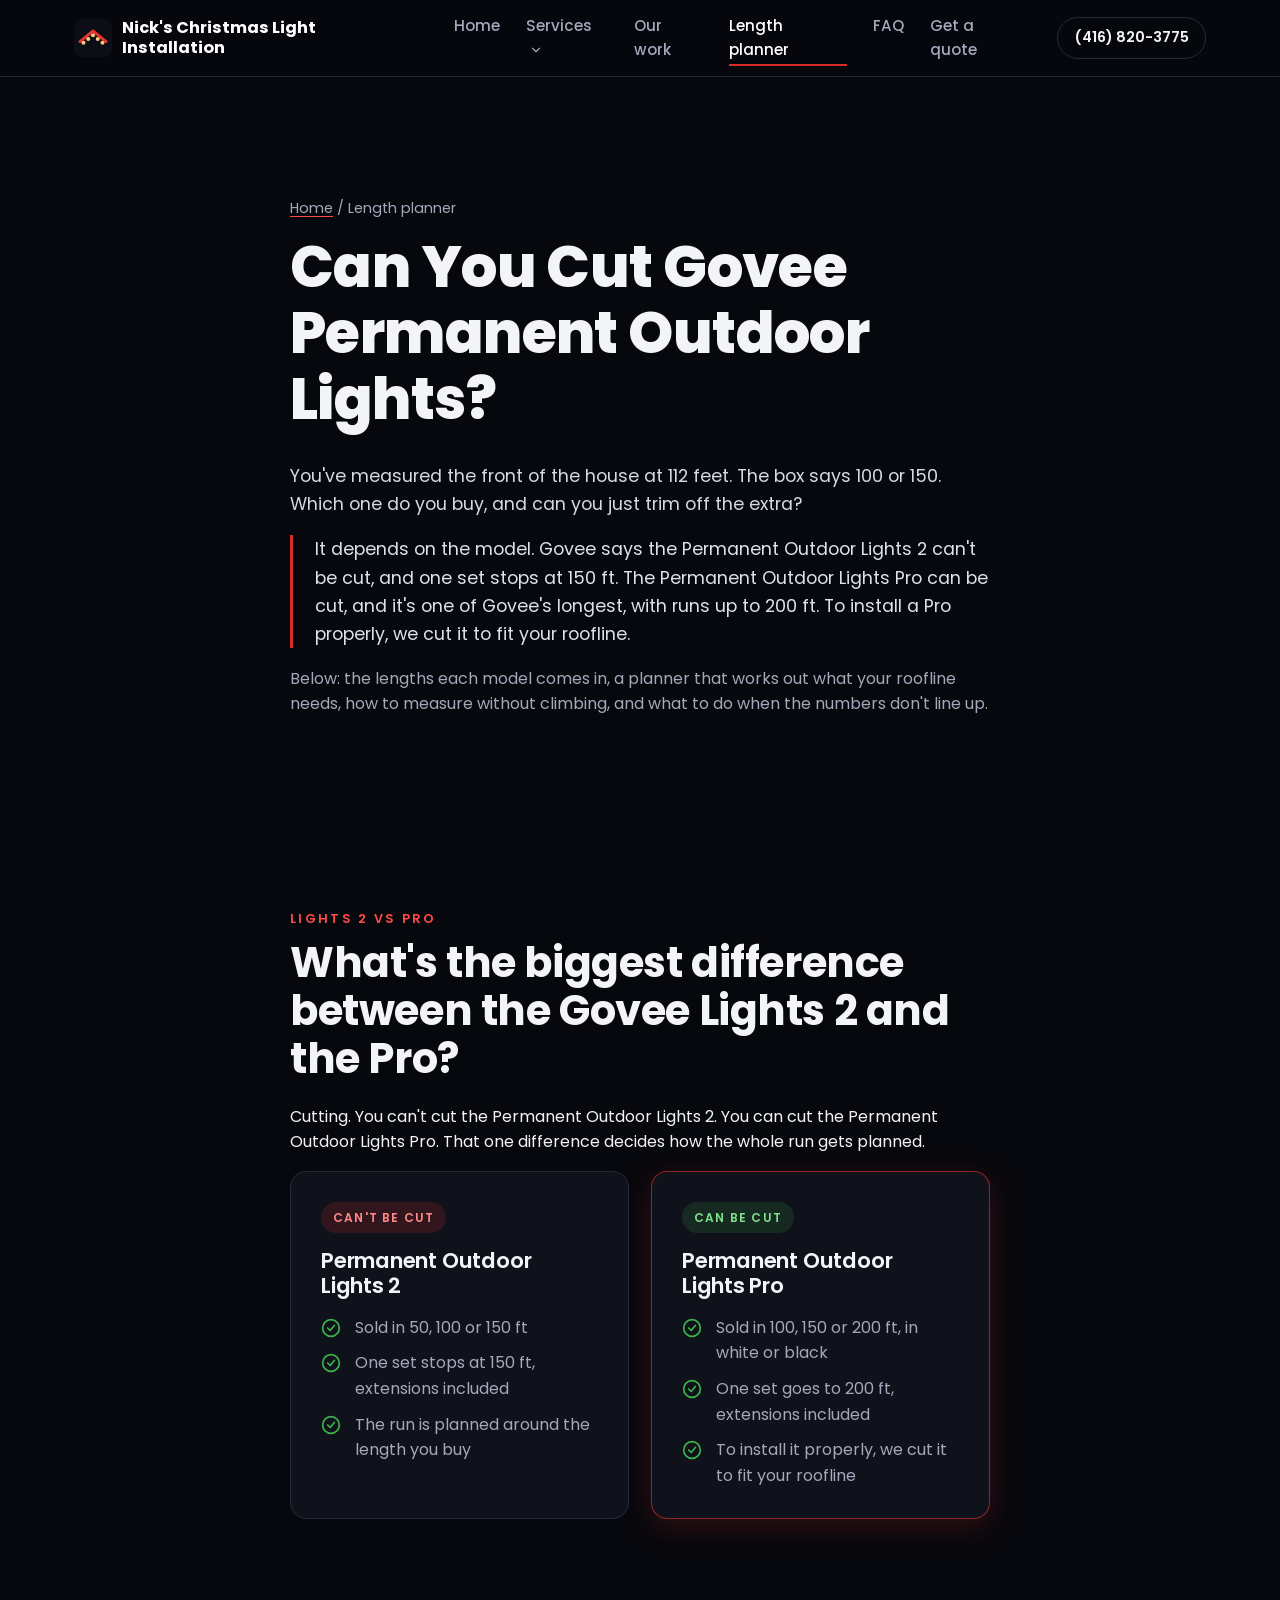
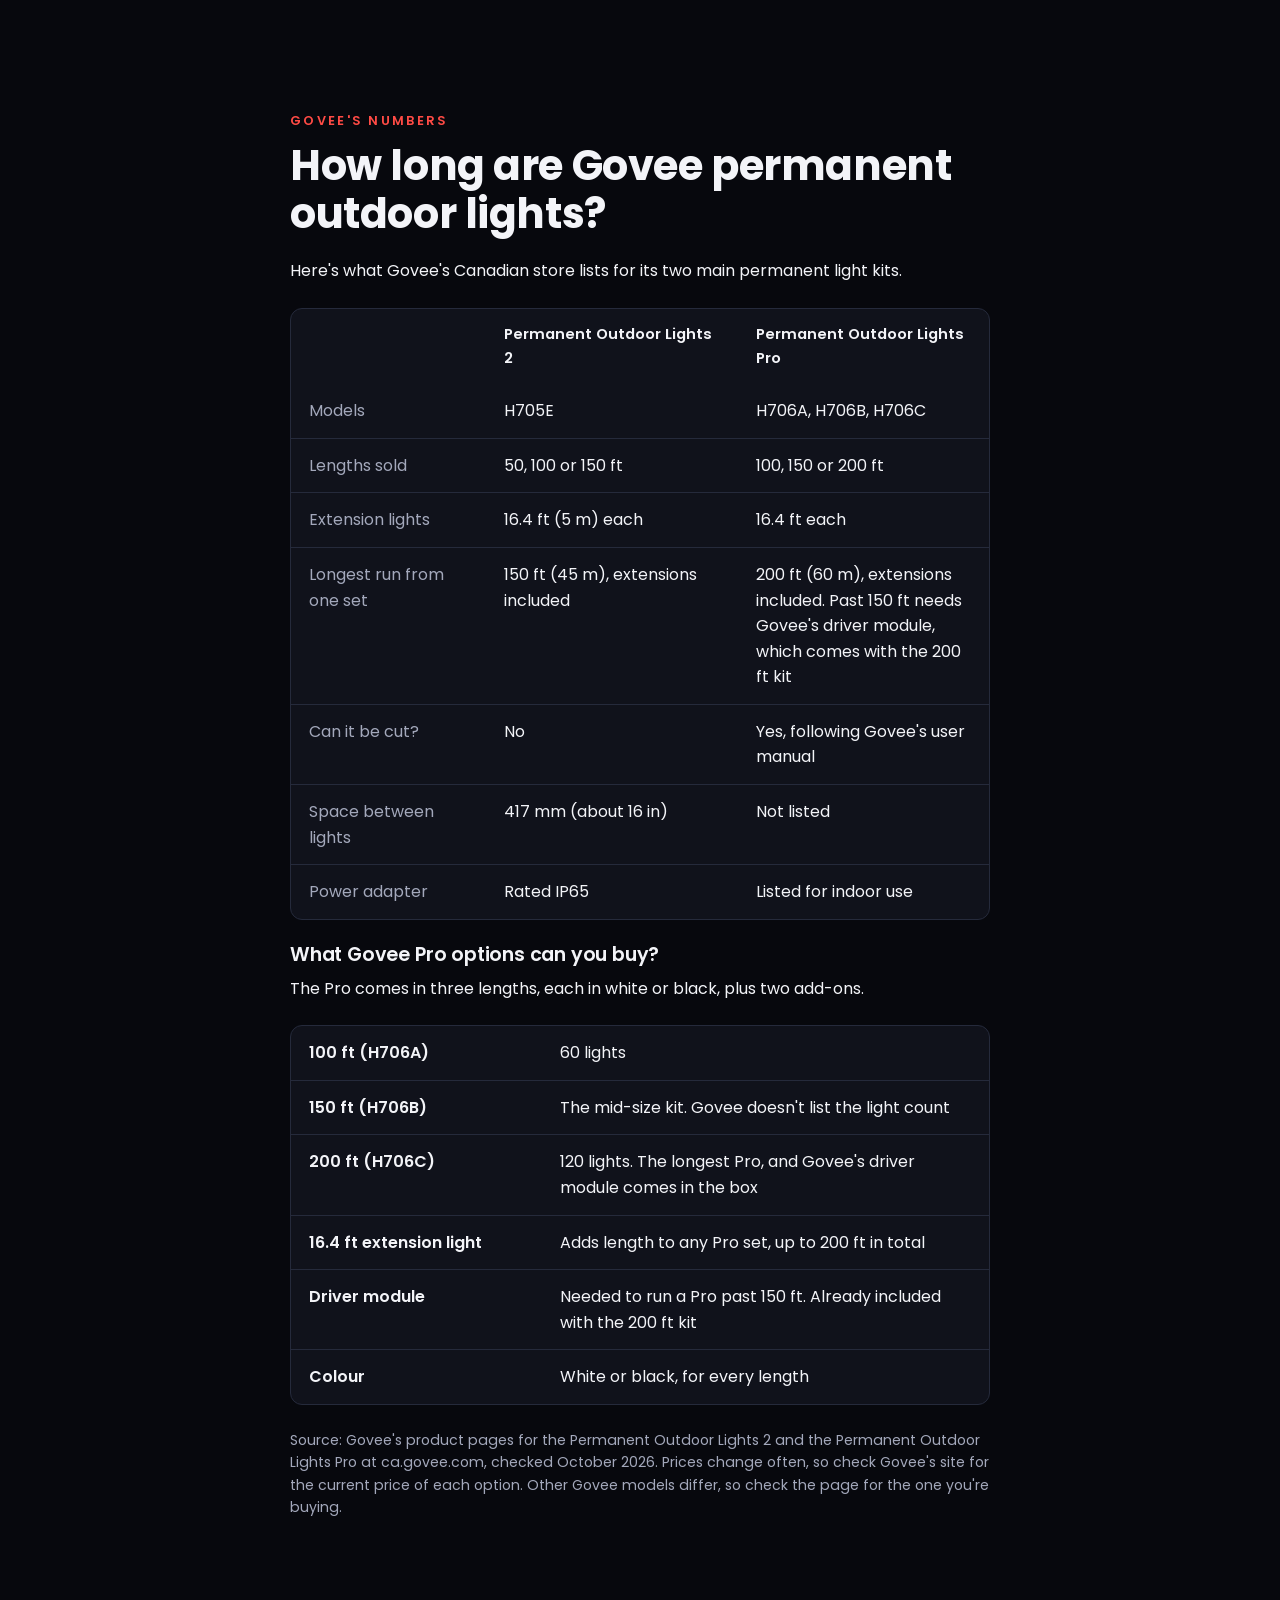
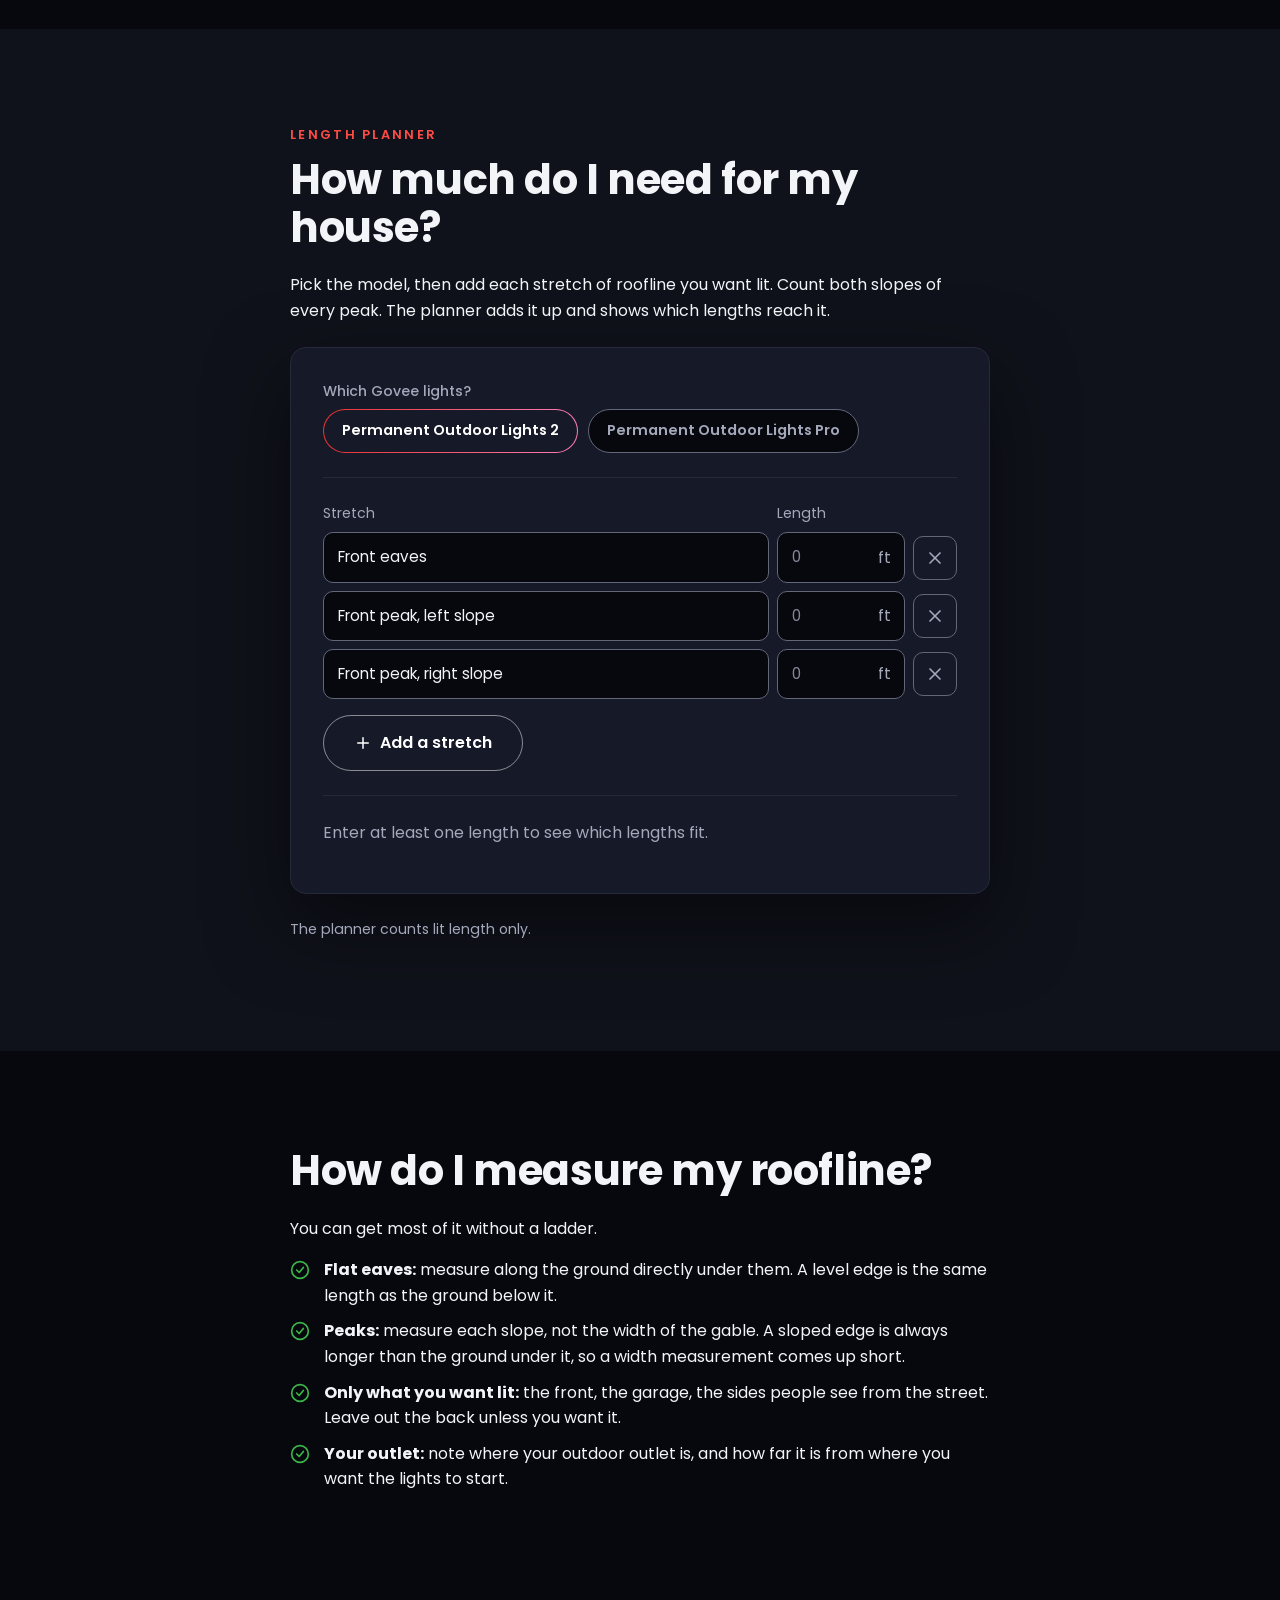
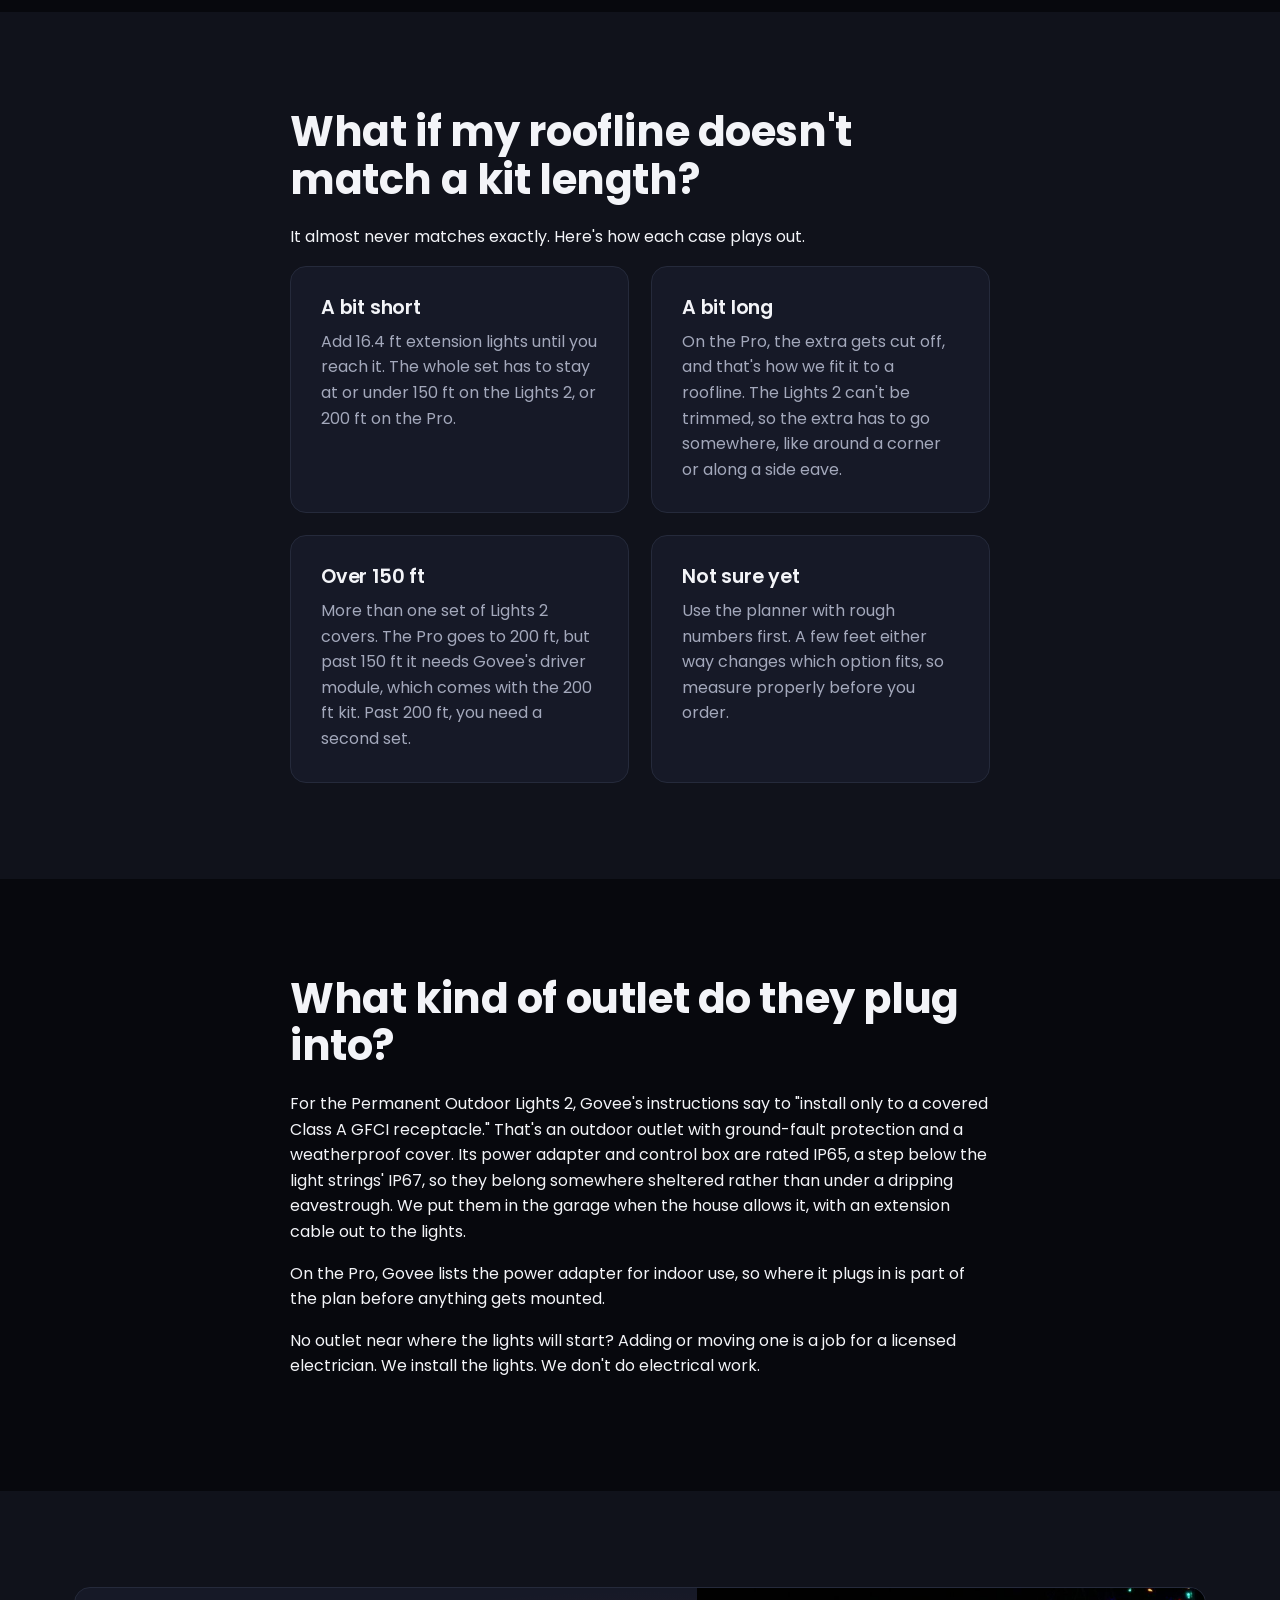
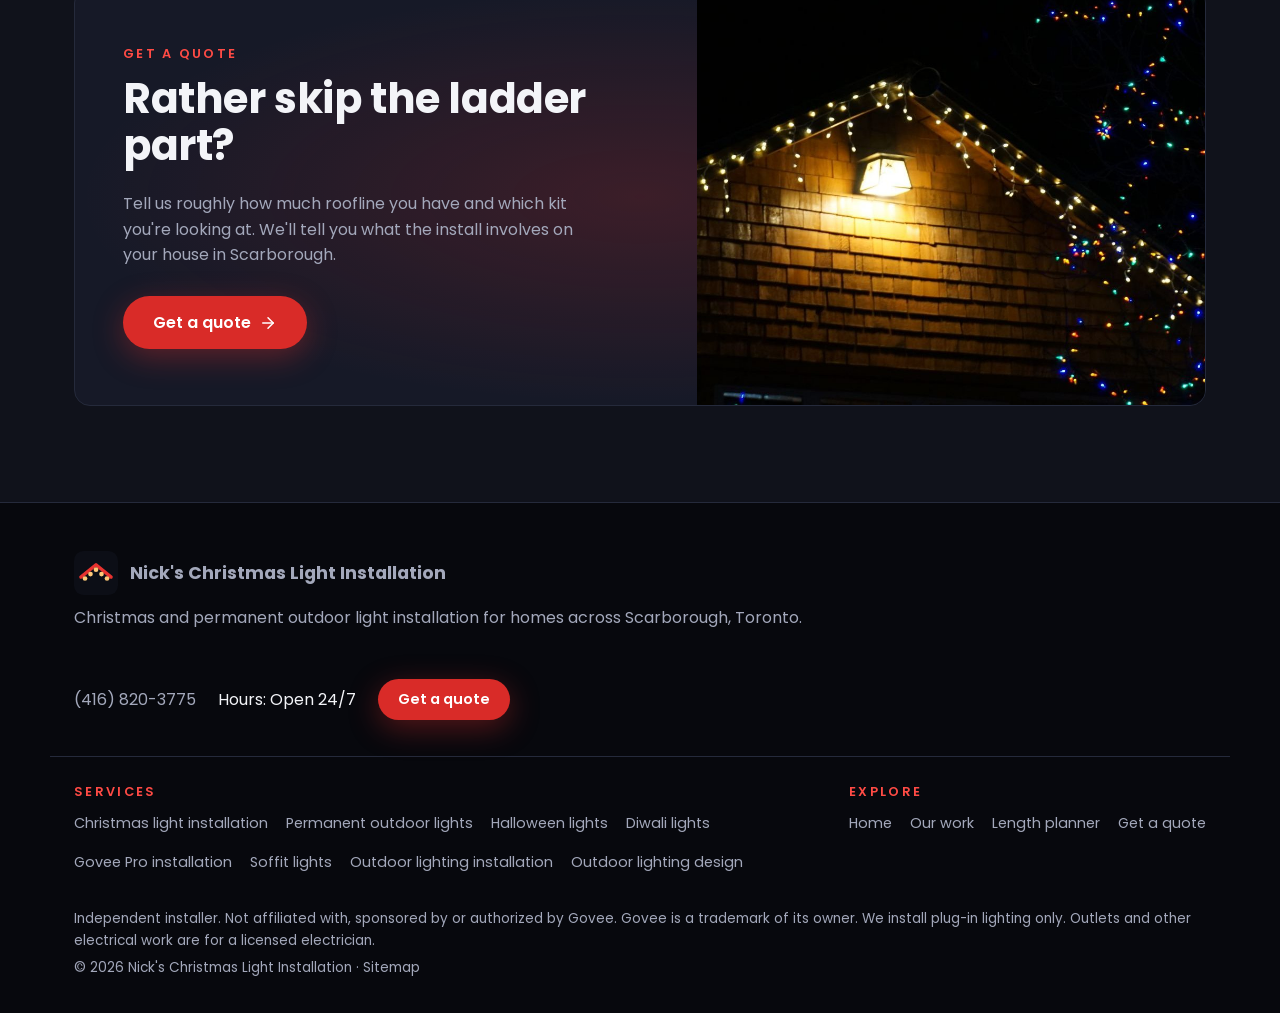
==== can-you-cut-govee-permanent-outdoor-lights/index.html @ 09fc62af "Live build: christmaslightsscarborough.ca" ====
<!doctype html>
<html lang="en-CA">
<head>
<meta charset="utf-8">
<meta name="viewport" content="width=device-width, initial-scale=1">
<title>Can You Cut Govee Permanent Outdoor Lights? Plan the Length</title>
<meta name="description" content="Depends on the model. The Govee Permanent Outdoor Lights 2 can&#x27;t be cut; the Pro can, in runs up to 200 ft. See the lengths and plan your roofline.">
<link rel="canonical" href="https://christmaslightsscarborough.ca/can-you-cut-govee-permanent-outdoor-lights/">
<meta property="og:type" content="website">
<meta property="og:site_name" content="Nick&#x27;s Christmas Light Installation">
<meta property="og:title" content="Can You Cut Govee Permanent Outdoor Lights? Plan the Length">
<meta property="og:description" content="Depends on the model. The Govee Permanent Outdoor Lights 2 can&#x27;t be cut; the Pro can, in runs up to 200 ft. See the lengths and plan your roofline.">
<meta property="og:url" content="https://christmaslightsscarborough.ca/can-you-cut-govee-permanent-outdoor-lights/">
<meta property="og:image" content="https://christmaslightsscarborough.ca/assets/og-image.jpg">
<meta property="og:image:width" content="1200">
<meta property="og:image:height" content="630">
<meta property="og:image:alt" content="A brick house at night with warm white lights along the front peak and eaves">
<meta name="twitter:card" content="summary_large_image">
<meta name="theme-color" content="#07080D">
<link rel="icon" href="/assets/favicon.svg" type="image/svg+xml">
<link rel="preload" href="/assets/fonts/poppins-400-latin.woff2" as="font" type="font/woff2" crossorigin>
<link rel="preload" href="/assets/fonts/poppins-800-latin.woff2" as="font" type="font/woff2" crossorigin>
<link rel="stylesheet" href="/assets/site.css?v=c8b95cfa">
<script>document.documentElement.classList.add("js")</script>
<script type="application/ld+json">{"@context": "https://schema.org", "@type": "BreadcrumbList", "itemListElement": [{"@type": "ListItem", "position": 1, "name": "Home", "item": "https://christmaslightsscarborough.ca/"}, {"@type": "ListItem", "position": 2, "name": "Length planner", "item": "https://christmaslightsscarborough.ca/can-you-cut-govee-permanent-outdoor-lights/"}]}</script>
</head>
<body>
<a class="skip" href="#main">Skip to main content</a>
<!-- Inline SVG icon set (Lucide-style, 2px stroke). Partial: build.py puts it at the top of every page. -->
<svg width="0" height="0" style="position:absolute" aria-hidden="true">
  <defs>
    <symbol id="i-bulb" viewBox="0 0 24 24" fill="none" stroke="currentColor" stroke-width="2" stroke-linecap="round" stroke-linejoin="round"><path d="M9 18h6"/><path d="M10 22h4"/><path d="M12 2a7 7 0 0 0-4 12.7c.6.5 1 1.3 1 2.1V18h6v-1.2c0-.8.4-1.6 1-2.1A7 7 0 0 0 12 2z"/></symbol>
    <symbol id="i-pin" viewBox="0 0 24 24" fill="none" stroke="currentColor" stroke-width="2" stroke-linecap="round" stroke-linejoin="round"><path d="M20 10c0 6-8 12-8 12s-8-6-8-12a8 8 0 0 1 16 0z"/><circle cx="12" cy="10" r="3"/></symbol>
    <symbol id="i-phone" viewBox="0 0 24 24" fill="none" stroke="currentColor" stroke-width="2" stroke-linecap="round" stroke-linejoin="round"><path d="M22 16.9v3a2 2 0 0 1-2.2 2 19.8 19.8 0 0 1-8.6-3.1 19.5 19.5 0 0 1-6-6A19.8 19.8 0 0 1 2.1 4.2 2 2 0 0 1 4.1 2h3a2 2 0 0 1 2 1.7c.1.9.4 1.8.7 2.7a2 2 0 0 1-.5 2.1L8 9.8a16 16 0 0 0 6 6l1.3-1.3a2 2 0 0 1 2.1-.4c.9.3 1.8.6 2.7.7a2 2 0 0 1 1.7 2z"/></symbol>
    <symbol id="i-ladder" viewBox="0 0 24 24" fill="none" stroke="currentColor" stroke-width="2" stroke-linecap="round" stroke-linejoin="round"><path d="M8 2v20"/><path d="M16 2v20"/><path d="M8 6h8"/><path d="M8 11h8"/><path d="M8 16h8"/></symbol>
    <symbol id="i-ruler" viewBox="0 0 24 24" fill="none" stroke="currentColor" stroke-width="2" stroke-linecap="round" stroke-linejoin="round"><path d="M21.3 15.3 8.7 2.7a1 1 0 0 0-1.4 0L2.7 7.3a1 1 0 0 0 0 1.4l12.6 12.6a1 1 0 0 0 1.4 0l4.6-4.6a1 1 0 0 0 0-1.4z"/><path d="m7.5 10.5 2 2"/><path d="m10.5 7.5 2 2"/><path d="m13.5 13.5 2 2"/></symbol>
    <symbol id="i-snow" viewBox="0 0 24 24" fill="none" stroke="currentColor" stroke-width="2" stroke-linecap="round" stroke-linejoin="round"><path d="M12 2v20"/><path d="m4.9 4.9 14.2 14.2"/><path d="M2 12h20"/><path d="m19.1 4.9-14.2 14.2"/></symbol>
    <symbol id="i-plug" viewBox="0 0 24 24" fill="none" stroke="currentColor" stroke-width="2" stroke-linecap="round" stroke-linejoin="round"><path d="M12 22v-5"/><path d="M9 8V2"/><path d="M15 8V2"/><path d="M18 8v5a6 6 0 0 1-12 0V8z"/></symbol>
    <symbol id="i-check" viewBox="0 0 24 24" fill="none" stroke="currentColor" stroke-width="2" stroke-linecap="round" stroke-linejoin="round"><circle cx="12" cy="12" r="10"/><path d="m8 12 3 3 5-6"/></symbol>
    <symbol id="i-plus" viewBox="0 0 24 24" fill="none" stroke="currentColor" stroke-width="2" stroke-linecap="round" stroke-linejoin="round"><path d="M12 5v14"/><path d="M5 12h14"/></symbol>
    <symbol id="i-x" viewBox="0 0 24 24" fill="none" stroke="currentColor" stroke-width="2" stroke-linecap="round" stroke-linejoin="round"><path d="M18 6 6 18"/><path d="m6 6 12 12"/></symbol>
    <symbol id="i-menu" viewBox="0 0 24 24" fill="none" stroke="currentColor" stroke-width="2" stroke-linecap="round" stroke-linejoin="round"><path d="M4 6h16"/><path d="M4 12h16"/><path d="M4 18h16"/></symbol>
    <symbol id="i-chevron" viewBox="0 0 24 24" fill="none" stroke="currentColor" stroke-width="2" stroke-linecap="round" stroke-linejoin="round"><path d="m6 9 6 6 6-6"/></symbol>
    <symbol id="i-arrow" viewBox="0 0 24 24" fill="none" stroke="currentColor" stroke-width="2" stroke-linecap="round" stroke-linejoin="round"><path d="M5 12h14"/><path d="m12 5 7 7-7 7"/></symbol>
    <symbol id="i-roof" viewBox="0 0 24 24" fill="none" stroke="currentColor" stroke-width="2" stroke-linecap="round" stroke-linejoin="round"><path d="m3 12 9-8 9 8"/><path d="M6 15h.01"/><path d="M10 15h.01"/><path d="M14 15h.01"/><path d="M18 15h.01"/></symbol>
    <symbol id="i-eave" viewBox="0 0 24 24" fill="none" stroke="currentColor" stroke-width="2" stroke-linecap="round" stroke-linejoin="round"><path d="M2 8h20"/><path d="M4 8v12"/><path d="M6 12h.01"/><path d="M10 12h.01"/><path d="M14 12h.01"/><path d="M18 12h.01"/></symbol>
    <symbol id="i-palette" viewBox="0 0 24 24" fill="none" stroke="currentColor" stroke-width="2" stroke-linecap="round" stroke-linejoin="round"><path d="M12 22a10 10 0 1 1 10-10c0 2.8-2.2 4-4 4h-2a2 2 0 0 0-1.5 3.3A2 2 0 0 1 12 22z"/><circle cx="7.5" cy="10.5" r="1"/><circle cx="10.5" cy="6.5" r="1"/><circle cx="15.5" cy="7.5" r="1"/></symbol>
  </defs>
</svg>

<header class="site">
  <div class="wrap bar">
    <a class="brand" href="/"><img src="/assets/favicon.svg" alt="" width="38" height="38"><span>Nick&#x27;s Christmas Light Installation</span></a>
    <nav class="primary" id="primary-nav" aria-label="Primary"><ul><li><a href="/">Home</a></li><li class="has-sub"><a href="/#services">Services<svg class="chev" aria-hidden="true"><use href="#i-chevron"/></svg></a><ul class="sub" aria-label="Services"><li><a href="/christmas-light-installation/">Christmas light installation</a></li><li><a href="/permanent-outdoor-lights/">Permanent outdoor lights</a></li><li><a href="/halloween-lights/">Halloween lights</a></li><li><a href="/diwali-lights/">Diwali lights</a></li><li><a href="/govee-pro-installation/">Govee Pro installation</a></li><li><a href="/soffit-lights/">Soffit lights</a></li><li><a href="/outdoor-lighting-installation/">Outdoor lighting installation</a></li><li><a href="/outdoor-lighting-design/">Outdoor lighting design</a></li></ul></li><li><a href="/#work">Our work</a></li><li><a href="/can-you-cut-govee-permanent-outdoor-lights/" aria-current="page">Length planner</a></li><li><a href="/#faq">FAQ</a></li><li><a href="/contact/">Get a quote</a></li></ul></nav>
    <div class="bar-actions">
      <a class="header-phone" href="tel:+14168203775">(416) 820-3775</a>
      <button class="menu-btn" type="button" aria-expanded="false" aria-controls="primary-nav" aria-label="Menu"><svg aria-hidden="true"><use href="#i-menu"/></svg></button>
    </div>
  </div>
</header>

<main id="main">
  <section class="page-head theme-dark" aria-labelledby="page-title">
    <div class="wrap narrow">
      <nav class="crumbs" aria-label="Breadcrumb"><a href="/">Home</a> / <span aria-current="page">Length planner</span></nav>
      <h1 id="page-title">Can You Cut Govee Permanent Outdoor Lights?</h1>
      <p class="lead">You've measured the front of the house at 112 feet. The box says 100 or 150. Which one do you buy, and can you just trim off the extra?</p>
      <p class="answer" style="margin-top:var(--space-6)">It depends on the model. Govee says the Permanent Outdoor Lights 2 can't be cut, and one set stops at 150 ft. The Permanent Outdoor Lights Pro can be cut, and it's one of Govee's longest, with runs up to 200 ft. To install a Pro properly, we cut it to fit your roofline.</p>
      <p class="muted">Below: the lengths each model comes in, a planner that works out what your roofline needs, how to measure without climbing, and what to do when the numbers don't line up.</p>
    </div>
  </section>

  <section class="theme-light" aria-labelledby="vs-title">
    <div class="wrap narrow">
      <p class="eyebrow">Lights 2 vs Pro</p>
      <h2 id="vs-title">What's the biggest difference between the Govee Lights 2 and the Pro?</h2>
      <p>Cutting. You can't cut the Permanent Outdoor Lights 2. You can cut the Permanent Outdoor Lights Pro. That one difference decides how the whole run gets planned.</p>
      <div class="compare">
        <div class="compare-card">
          <span class="cut-tag no">Can't be cut</span>
          <h3>Permanent Outdoor Lights 2</h3>
          <ul class="checks">
            <li><svg aria-hidden="true"><use href="#i-check"/></svg><span>Sold in 50, 100 or 150 ft</span></li>
            <li><svg aria-hidden="true"><use href="#i-check"/></svg><span>One set stops at 150 ft, extensions included</span></li>
            <li><svg aria-hidden="true"><use href="#i-check"/></svg><span>The run is planned around the length you buy</span></li>
          </ul>
        </div>
        <div class="compare-card pro">
          <span class="cut-tag yes">Can be cut</span>
          <h3>Permanent Outdoor Lights Pro</h3>
          <ul class="checks">
            <li><svg aria-hidden="true"><use href="#i-check"/></svg><span>Sold in 100, 150 or 200 ft, in white or black</span></li>
            <li><svg aria-hidden="true"><use href="#i-check"/></svg><span>One set goes to 200 ft, extensions included</span></li>
            <li><svg aria-hidden="true"><use href="#i-check"/></svg><span>To install it properly, we cut it to fit your roofline</span></li>
          </ul>
        </div>
      </div>
    </div>
  </section>

  <section class="theme-light" aria-labelledby="lengths-title">
    <div class="wrap narrow">
      <p class="eyebrow">Govee's numbers</p>
      <h2 id="lengths-title">How long are Govee permanent outdoor lights?</h2>
      <p>Here's what Govee's Canadian store lists for its two main permanent light kits.</p>
      <div class="table-wrap">
        <table class="spec spec-3">
          <thead>
            <tr><th scope="col"><span class="sr-only">Spec</span></th><th scope="col">Permanent Outdoor Lights 2</th><th scope="col">Permanent Outdoor Lights Pro</th></tr>
          </thead>
          <tbody>
            <tr><th scope="row">Models</th><td>H705E</td><td>H706A, H706B, H706C</td></tr>
            <tr><th scope="row">Lengths sold</th><td>50, 100 or 150 ft</td><td>100, 150 or 200 ft</td></tr>
            <tr><th scope="row">Extension lights</th><td>16.4 ft (5 m) each</td><td>16.4 ft each</td></tr>
            <tr><th scope="row">Longest run from one set</th><td>150 ft (45 m), extensions included</td><td>200 ft (60 m), extensions included. Past 150 ft needs Govee's driver module, which comes with the 200 ft kit</td></tr>
            <tr><th scope="row">Can it be cut?</th><td>No</td><td>Yes, following Govee's user manual</td></tr>
            <tr><th scope="row">Space between lights</th><td>417 mm (about 16 in)</td><td>Not listed</td></tr>
            <tr><th scope="row">Power adapter</th><td>Rated IP65</td><td>Listed for indoor use</td></tr>
          </tbody>
        </table>
      </div>
      <h3 id="pro-options" style="margin-top:var(--space-6)">What Govee Pro options can you buy?</h3>
      <p>The Pro comes in three lengths, each in white or black, plus two add-ons.</p>
      <div class="table-wrap">
        <table class="spec spec-opts">
          <tbody>
            <tr><th scope="row">100 ft (H706A)</th><td>60 lights</td></tr>
            <tr><th scope="row">150 ft (H706B)</th><td>The mid-size kit. Govee doesn't list the light count</td></tr>
            <tr><th scope="row">200 ft (H706C)</th><td>120 lights. The longest Pro, and Govee's driver module comes in the box</td></tr>
            <tr><th scope="row">16.4 ft extension light</th><td>Adds length to any Pro set, up to 200 ft in total</td></tr>
            <tr><th scope="row">Driver module</th><td>Needed to run a Pro past 150 ft. Already included with the 200 ft kit</td></tr>
            <tr><th scope="row">Colour</th><td>White or black, for every length</td></tr>
          </tbody>
        </table>
      </div>
      <p class="muted small">Source: Govee's product pages for the Permanent Outdoor Lights 2 and the Permanent Outdoor Lights Pro at ca.govee.com, checked October 2026. Prices change often, so check Govee's site for the current price of each option. Other Govee models differ, so check the page for the one you're buying.</p>
    </div>
  </section>

  <section id="planner" class="theme-cream" aria-labelledby="planner-title">
    <div class="wrap narrow">
      <p class="eyebrow">Length planner</p>
      <h2 id="planner-title">How much do I need for my house?</h2>
      <p>Pick the model, then add each stretch of roofline you want lit. Count both slopes of every peak. The planner adds it up and shows which lengths reach it.</p>
      <div class="calc" id="calc">
        <fieldset class="calc-model">
          <legend>Which Govee lights?</legend>
          <div class="choices">
            <div class="choice"><input type="radio" id="m-pol2" name="model" value="pol2" checked><label for="m-pol2">Permanent Outdoor Lights 2</label></div>
            <div class="choice"><input type="radio" id="m-pro" name="model" value="pro"><label for="m-pro">Permanent Outdoor Lights Pro</label></div>
          </div>
        </fieldset>
        <div class="runs" id="runs">
          <div class="run run-head" aria-hidden="true"><span>Stretch</span><span>Length</span><span></span></div>
        </div>
        <button type="button" class="btn btn-ghost" id="add-run"><svg aria-hidden="true"><use href="#i-plus"/></svg>Add a stretch</button>
        <div class="calc-out" id="calc-out" aria-live="polite"></div>
        <noscript><p>The planner needs JavaScript. To work it out by hand, add up your stretches. For the Permanent Outdoor Lights 2, the total has to be 150 ft or less: pick the kit length just above it, or the one just below plus enough 16.4 ft extensions to reach it. For the Pro, the limit is 200 ft, and the extra length is cut off.</p></noscript>
      </div>
      <p class="muted small">The planner counts lit length only.</p>
    </div>
  </section>

  <section class="theme-light" aria-labelledby="measure-title">
    <div class="wrap narrow">
      <h2 id="measure-title">How do I measure my roofline?</h2>
      <p>You can get most of it without a ladder.</p>
      <ul class="checks">
        <li><svg aria-hidden="true"><use href="#i-check"/></svg><span><strong>Flat eaves:</strong> measure along the ground directly under them. A level edge is the same length as the ground below it.</span></li>
        <li><svg aria-hidden="true"><use href="#i-check"/></svg><span><strong>Peaks:</strong> measure each slope, not the width of the gable. A sloped edge is always longer than the ground under it, so a width measurement comes up short.</span></li>
        <li><svg aria-hidden="true"><use href="#i-check"/></svg><span><strong>Only what you want lit:</strong> the front, the garage, the sides people see from the street. Leave out the back unless you want it.</span></li>
        <li><svg aria-hidden="true"><use href="#i-check"/></svg><span><strong>Your outlet:</strong> note where your outdoor outlet is, and how far it is from where you want the lights to start.</span></li>
      </ul>
    </div>
  </section>

  <section class="theme-cream" aria-labelledby="mismatch-title">
    <div class="wrap narrow">
      <h2 id="mismatch-title">What if my roofline doesn't match a kit length?</h2>
      <p>It almost never matches exactly. Here's how each case plays out.</p>
      <div class="grid-2">
        <div class="card">
          <h3>A bit short</h3>
          <p class="muted">Add 16.4 ft extension lights until you reach it. The whole set has to stay at or under 150 ft on the Lights 2, or 200 ft on the Pro.</p>
        </div>
        <div class="card">
          <h3>A bit long</h3>
          <p class="muted">On the Pro, the extra gets cut off, and that's how we fit it to a roofline. The Lights 2 can't be trimmed, so the extra has to go somewhere, like around a corner or along a side eave.</p>
        </div>
        <div class="card">
          <h3>Over 150 ft</h3>
          <p class="muted">More than one set of Lights 2 covers. The Pro goes to 200 ft, but past 150 ft it needs Govee's driver module, which comes with the 200 ft kit. Past 200 ft, you need a second set.</p>
        </div>
        <div class="card">
          <h3>Not sure yet</h3>
          <p class="muted">Use the planner with rough numbers first. A few feet either way changes which option fits, so measure properly before you order.</p>
        </div>
      </div>
    </div>
  </section>

  <section class="theme-light" aria-labelledby="outlet-title">
    <div class="wrap narrow">
      <h2 id="outlet-title">What kind of outlet do they plug into?</h2>
      <p>For the Permanent Outdoor Lights 2, Govee's instructions say to "install only to a covered Class A GFCI receptacle." That's an outdoor outlet with ground-fault protection and a weatherproof cover. Its power adapter and control box are rated IP65, a step below the light strings' IP67, so they belong somewhere sheltered rather than under a dripping eavestrough. We put them in the garage when the house allows it, with an extension cable out to the lights.</p>
      <p>On the Pro, Govee lists the power adapter for indoor use, so where it plugs in is part of the plan before anything gets mounted.</p>
      <p>No outlet near where the lights will start? Adding or moving one is a job for a licensed electrician. We install the lights. We don't do electrical work.</p>
    </div>
  </section>

  <section class="theme-cream" aria-labelledby="cta-title">
    <div class="wrap">
      <div class="cta-photo">
        <div class="cta-copy">
          <p class="eyebrow">Get a quote</p>
          <h2 id="cta-title">Rather skip the ladder part?</h2>
          <p>Tell us roughly how much roofline you have and which kit you're looking at. We'll tell you what the install involves on your house in Scarborough.</p>
          <div class="actions">
            <a class="btn btn-primary" href="/contact/">Get a quote<svg aria-hidden="true"><use href="#i-arrow"/></svg></a>
          </div>
        </div>
        <div class="cta-media"><img src="/assets/img/stock/christmas-gable-lights-night.jpg" alt="Gable end of a cedar-shingled building at night with white lights along the peak" width="1000" height="555" loading="lazy"></div>
      </div>
    </div>
  </section>
</main>

<footer class="site">
  <div class="wrap footer-inner">
    <div>
      <a class="foot-brand" href="/"><img src="/assets/favicon.svg" alt="" width="44" height="44">Nick&#x27;s Christmas Light Installation</a>
      <p class="muted">Christmas and permanent outdoor light installation for homes across Scarborough, Toronto.</p>
    </div>
    <div class="footer-links">
      <a href="tel:+14168203775">(416) 820-3775</a>
      
      <span>Hours: Open 24/7</span>
      <a href="/contact/" class="btn btn-small">Get a quote</a>
    </div>
  </div>
  <div class="wrap foot-nav">
    <nav aria-label="Services"><h2>Services</h2><ul><li><a href="/christmas-light-installation/">Christmas light installation</a></li><li><a href="/permanent-outdoor-lights/">Permanent outdoor lights</a></li><li><a href="/halloween-lights/">Halloween lights</a></li><li><a href="/diwali-lights/">Diwali lights</a></li><li><a href="/govee-pro-installation/">Govee Pro installation</a></li><li><a href="/soffit-lights/">Soffit lights</a></li><li><a href="/outdoor-lighting-installation/">Outdoor lighting installation</a></li><li><a href="/outdoor-lighting-design/">Outdoor lighting design</a></li></ul></nav>
    <nav aria-label="Footer"><h2>Explore</h2><ul><li><a href="/">Home</a></li><li><a href="/#work">Our work</a></li><li><a href="/can-you-cut-govee-permanent-outdoor-lights/">Length planner</a></li><li><a href="/contact/">Get a quote</a></li></ul></nav>
  </div>
  <div class="wrap copyright">
    <p>Independent installer. Not affiliated with, sponsored by or authorized by Govee. Govee is a trademark of its owner. We install plug-in lighting only. Outlets and other electrical work are for a licensed electrician.</p>
    <p>&copy; 2026 Nick&#x27;s Christmas Light Installation · <a href="/sitemap/">Sitemap</a></p>
  </div>
</footer>
<script src="/assets/site.js?v=c8b95cfa" defer></script>
</body>
</html>
---- assets/site.css ----
/* etobicokelights.com. Design clone (Kirill, 2026-11-01): values extracted from the design reference with getComputedStyle.
   The spec is in the client folder (strategy/, 2026-11-01 clone spec). Words, photos and claims are this business's own.
   Sections set a theme: theme-light = page black, theme-dark and theme-cream = the alternate panel. Components read
   --fg / --card / --field, so the same card works in either. */
/* Self-hosted Poppins (latin subsets from Google Fonts): Google Fonts' CSS was render-blocking and put mobile LCP at
   3.0 s (2026-10-29 audit). build.py preloads 400 and 800. */
@font-face { font-family: "Poppins"; font-style: normal; font-weight: 400; font-display: swap; src: url("/assets/fonts/poppins-400-latin.woff2") format("woff2"); }
@font-face { font-family: "Poppins"; font-style: normal; font-weight: 500; font-display: swap; src: url("/assets/fonts/poppins-500-latin.woff2") format("woff2"); }
@font-face { font-family: "Poppins"; font-style: normal; font-weight: 600; font-display: swap; src: url("/assets/fonts/poppins-600-latin.woff2") format("woff2"); }
@font-face { font-family: "Poppins"; font-style: normal; font-weight: 700; font-display: swap; src: url("/assets/fonts/poppins-700-latin.woff2") format("woff2"); }
@font-face { font-family: "Poppins"; font-style: normal; font-weight: 800; font-display: swap; src: url("/assets/fonts/poppins-800-latin.woff2") format("woff2"); }
/* The client found the old navy "a little bit too dark" (2026-10-29). For a lighter set: --bg #0C0E16, --panel #151824,
   --panel2 #1C2030, --line #2B3044. */
:root {
  --bg: #07080D;
  --panel: #10121B;
  --panel2: #161927;
  --stage: #0B0D16;
  --line: #252A3B;
  --text: #F3F4F8;
  --muted: #A3A8BB;
  /* The reference red is #E8322F / hover #FF4B45, but white text on them is 4.3:1 and 3.5:1. These pass 4.5:1. */
  --red: #D92B28;
  --red-hover: #E02F2C;
  --red2: #FF4B45;
  --green: #3BB54A;
  --focus: #FFB4B1;
  --tbd-bg: #FDE68A;
  --tbd-text: #422006;
  --radius: 16px;
  --font: "Poppins", system-ui, sans-serif;
}
body, .theme-light {
  --fg: var(--text);
  --fg-muted: var(--muted);
  --card: var(--panel);
  --field: var(--bg);
  /* 3:1 against the field and the form panel (the reference's #252A3B is 1.3:1). */
  --field-border: #62677A;
}
.theme-dark, .theme-cream { --card: var(--panel2); background: var(--panel); }
.theme-light { background: var(--bg); }

*, *::before, *::after { box-sizing: border-box; }
html { scroll-behavior: smooth; }
body { margin: 0; background: var(--bg); color: var(--text); font-family: var(--font); line-height: 1.6; -webkit-font-smoothing: antialiased; color-scheme: dark; }
img { max-width: 100%; display: block; }
svg { display: block; }
a { color: inherit; text-decoration-color: var(--red2); text-underline-offset: 3px; }
.wrap { max-width: 1180px; margin: 0 auto; padding: 0 24px; }
h1, h2, h3 { line-height: 1.15; margin: 0 0 0.5em; letter-spacing: -0.01em; }
h1 { font-size: clamp(2.3rem, 5.5vw, 4.2rem); font-weight: 800; }
h2 { font-size: clamp(1.8rem, 3.5vw, 2.6rem); font-weight: 700; }
h3 { font-size: 1.2rem; font-weight: 600; }
p { margin: 0 0 1em; }
.muted { color: var(--muted); }
.small { font-size: 0.88rem; }
.narrow { max-width: calc(70ch + 48px); }
.center { text-align: center; }
.center > p:not(.eyebrow), .center > .muted { margin-left: auto; margin-right: auto; max-width: 640px; }
section { padding: 96px 0; }
section.flush-top { padding-top: 0; }
:focus-visible { outline: 3px solid var(--focus); outline-offset: 3px; border-radius: 6px; }
.sr-only { position: absolute; width: 1px; height: 1px; padding: 0; margin: -1px; overflow: hidden; clip: rect(0, 0, 0, 0); white-space: nowrap; border: 0; }
.skip { position: absolute; left: -9999px; top: 0; }
.skip:focus { left: 16px; top: 16px; z-index: 100; background: var(--red); color: #FFF; padding: 8px 16px; border-radius: 8px; }

.eyebrow { color: var(--red2); text-transform: uppercase; letter-spacing: 0.18em; font-size: 0.8rem; font-weight: 600; margin-bottom: 0.8em; display: block; }
.eyebrow svg { display: inline-block; width: 15px; height: 15px; margin-right: 6px; vertical-align: -2px; }

/* Draft-only markers */
.preview-banner { background: var(--tbd-bg); color: var(--tbd-text); text-align: center; font-weight: 600; padding: 8px 16px; font-size: 0.95rem; }
.tbd { background: var(--tbd-bg); color: var(--tbd-text); padding: 0 6px; border-radius: 4px; font-weight: 600; }
.tbd-note { background: rgba(253, 230, 138, 0.12); border: 1px dashed #C9A227; border-radius: 12px; padding: 16px 24px; }

/* Buttons */
.btn { display: inline-flex; align-items: center; justify-content: center; gap: 8px; background: var(--red); color: #FFF; text-decoration: none; padding: 14px 30px; border-radius: 999px; border: 0; font: inherit; font-weight: 600; line-height: 1.6; cursor: pointer; white-space: nowrap; transition: background 0.2s, transform 0.2s; box-shadow: 0 8px 30px rgba(232, 50, 47, 0.35); }
.btn:hover { background: var(--red-hover); transform: translateY(-1px); }
.btn-ghost { background: transparent; border: 1.5px solid rgba(255, 255, 255, 0.5); box-shadow: none; }
.btn-ghost:hover { background: rgba(255, 255, 255, 0.1); }
.btn-small { padding: 9px 20px; font-size: 0.9rem; }
.btn svg { width: 18px; height: 18px; }
.btn-primary { /* the red button; .btn already is */ }
.actions { display: flex; gap: 14px; flex-wrap: wrap; margin-top: 28px; }
.actions-center { justify-content: center; }
.text-link { display: inline-flex; align-items: center; gap: 6px; padding: 10px 0; color: #FFF; font-weight: 600; text-decoration: none; }
.text-link + .text-link { margin-left: 18px; }
.text-link svg { width: 18px; height: 18px; color: var(--red2); transition: transform 0.2s; }
.text-link:hover { color: var(--red2); }
.text-link:hover svg { transform: translateX(3px); }

/* Header */
header.site { position: sticky; top: 0; z-index: 20; background: rgba(7, 8, 13, 0.85); backdrop-filter: blur(12px); -webkit-backdrop-filter: blur(12px); border-bottom: 1px solid var(--line); }
.bar { display: flex; align-items: center; gap: 32px; height: 76px; }
.brand { display: flex; align-items: center; gap: 10px; color: #FFF; text-decoration: none; font-weight: 700; font-size: 1.02rem; line-height: 1.2; }
.brand img { width: 38px; height: 38px; flex: none; }
nav.primary { margin-left: auto; }
nav.primary ul { display: flex; gap: 26px; list-style: none; margin: 0; padding: 0; }
nav.primary li { position: relative; }
nav.primary a { display: inline-block; text-decoration: none; color: var(--muted); font-weight: 500; font-size: 0.95rem; padding: 4px 0; }
nav.primary a:hover, nav.primary a[aria-current="page"], nav.primary .has-sub.active > a { color: #FFF; }
nav.primary > ul > li > a[aria-current="page"], nav.primary .has-sub.active > a { box-shadow: inset 0 -2px 0 var(--red); }
nav.primary .chev { display: inline-block; width: 14px; height: 14px; margin-left: 3px; vertical-align: -2px; }
nav.primary .sub { display: none; position: absolute; top: 100%; left: -14px; z-index: 50; min-width: 270px; margin: 8px 0 0; padding: 8px; list-style: none; background: var(--panel); border: 1px solid var(--line); border-radius: 12px; box-shadow: 0 30px 80px rgba(0, 0, 0, 0.5); }
nav.primary .sub::before { content: ""; position: absolute; left: 0; right: 0; top: -10px; height: 10px; }
nav.primary .has-sub:hover > .sub, nav.primary .has-sub:focus-within > .sub { display: block; }
nav.primary .sub a { display: block; padding: 10px 12px; border-radius: 8px; white-space: nowrap; }
nav.primary .sub a:hover, nav.primary .sub a[aria-current="page"] { background: var(--panel2); color: #FFF; box-shadow: none; }
.bar-actions { display: flex; align-items: center; gap: 12px; flex: none; }
.header-phone { text-decoration: none; font-weight: 600; border: 1px solid var(--line); padding: 8px 16px; border-radius: 999px; font-size: 0.9rem; white-space: nowrap; transition: border-color 0.2s; }
.header-phone:hover { border-color: var(--red); }
.menu-btn { display: none; width: 44px; height: 44px; border-radius: 12px; background: transparent; border: 1px solid var(--line); color: #FFF; cursor: pointer; place-items: center; }
.menu-btn svg { width: 22px; height: 22px; }
@media (max-width: 1000px) {
  nav.primary { display: none; }
  .js .menu-btn { display: inline-grid; }
  .bar-actions { margin-left: auto; }
  .js nav.primary.open { display: block; position: absolute; left: 0; right: 0; top: 100%; background: var(--bg); border-bottom: 1px solid var(--line); padding: 0 24px 16px; }
  .js nav.primary.open ul { flex-direction: column; gap: 0; }
  .js nav.primary.open a { display: block; padding: 14px 0; border-bottom: 1px solid var(--line); color: #FFF; box-shadow: none; }
  .js nav.primary.open li:last-child a { border-bottom: 0; }
  .js nav.primary.open .sub { display: block; position: static; min-width: 0; margin: 0; padding: 0 0 0 16px; background: transparent; border: 0; box-shadow: none; }
  .js nav.primary.open .sub a { padding: 12px 0; border-radius: 0; color: var(--muted); border-bottom: 1px solid var(--line); }
  .js nav.primary.open .chev { display: none; }
}
@media (max-width: 900px) { .header-phone { display: none; } }
@media (max-width: 560px) { .bar { gap: 12px; height: 68px; } .brand { font-size: 0.9rem; } .brand img { width: 32px; height: 32px; } }

/* Home hero: night photos cross-fading every 4.5 s, words at the bottom left, slide labels at the bottom right */
.hero { position: relative; min-height: calc(100vh - 76px); max-height: 860px; display: flex; align-items: flex-end; overflow: hidden; }
.hero-slides img { position: absolute; inset: 0; width: 100%; height: 100%; object-fit: cover; opacity: 0; transition: opacity 1.6s ease; transform: scale(1.04); }
.hero-slides .on img { opacity: 1; animation: heroZoom 6s ease-out forwards; }
@keyframes heroZoom { from { transform: scale(1.04); } to { transform: scale(1); } }
.hero::after { content: ""; position: absolute; inset: 0; background: linear-gradient(180deg, rgba(7, 8, 13, 0.15) 0%, rgba(7, 8, 13, 0.35) 45%, rgba(7, 8, 13, 0.95) 100%); }
.hero .wrap { position: relative; z-index: 1; padding-bottom: 90px; width: 100%; }
.hero h1 { max-width: 15em; text-wrap: balance; }
.hero .lead { font-size: 1.15rem; max-width: 560px; color: #DFE1EA; }
.phone-note { color: #DFE1EA; margin: 18px 0 0; }
.phone-note a { color: #FFF; font-weight: 600; }
.trust { display: flex; flex-wrap: wrap; gap: 6px 20px; list-style: none; padding: 0; margin: 14px 0 0; font-size: 0.88rem; font-weight: 500; color: #DFE1EA; }
.trust li { display: inline-flex; align-items: center; gap: 7px; }
.trust svg { width: 16px; height: 16px; color: var(--green); }
.hero-labels { position: absolute; z-index: 2; right: 28px; bottom: 28px; display: flex; gap: 8px; }
.hero-labels span { font-size: 0.8rem; font-weight: 600; letter-spacing: 0.04em; color: rgba(255, 255, 255, 0.55); padding: 6px 12px; border-radius: 999px; background: rgba(7, 8, 13, 0.45); backdrop-filter: blur(6px); -webkit-backdrop-filter: blur(6px); transition: all 0.6s; }
.hero-labels span.on { color: #FFF; background: rgba(232, 50, 47, 0.85); }
@media (max-width: 700px) {
  /* The hero copy fills the whole phone screen, so the top of the photo is darkened more than on desktop. */
  .hero::after { background: linear-gradient(180deg, rgba(7, 8, 13, 0.5) 0%, rgba(7, 8, 13, 0.62) 45%, rgba(7, 8, 13, 0.95) 100%); }
  .hero .wrap { padding-bottom: 70px; }
  .hero-labels { right: auto; left: 20px; bottom: 18px; }
  .hero-labels span { font-size: 0.7rem; padding: 4px 9px; }
}

/* Govee facts band */
.mode-band { display: flex; justify-content: center; align-items: center; gap: 12px 28px; flex-wrap: wrap; margin-top: 22px; padding: 18px 26px; border: 1px solid var(--line); border-radius: var(--radius); background: var(--panel); }
.mode-band strong { font-size: 1.25rem; text-transform: uppercase; letter-spacing: 0.02em; }
.mode-band strong span { color: var(--red2); }
@media (max-width: 560px) { .mode-band strong { font-size: 1.05rem; } }

/* Inner page hero: a night photo faded behind the title */
.page-head { position: relative; padding: 120px 0 80px; overflow: hidden; background: var(--bg); }
.page-head::before { content: ""; position: absolute; inset: 0; background: url("/assets/img/jobs/hero-warm-white-night.jpg") 60% 30% / cover no-repeat; opacity: 0.35; }
.page-head::after { content: ""; position: absolute; inset: 0; background: linear-gradient(180deg, rgba(7, 8, 13, 0.3), var(--bg)); }
.page-head .wrap { position: relative; z-index: 1; }
.page-head .lead { max-width: 680px; font-size: 1.1rem; color: #D6D9E4; }
.page-head h1 { font-size: clamp(2.2rem, 5vw, 3.6rem); }
@media (max-width: 900px) { .page-head { padding: 84px 0 56px; } }
.crumbs { color: var(--muted); font-size: 0.9rem; margin-bottom: 14px; }
.crumbs a { color: var(--muted); }
.crumbs a:hover { color: #FFF; }

/* Section heads */
.section-head { margin-bottom: 44px; max-width: 760px; }
.section-head.centered { margin-left: auto; margin-right: auto; text-align: center; }
.section-head p:not(.eyebrow) { color: var(--muted); }
.section-head.centered p:not(.eyebrow) { max-width: 640px; margin-left: auto; margin-right: auto; }
.intro-solo { max-width: 760px; text-align: center; }
.intro-solo p:not(.eyebrow) { color: var(--muted); }
.intro-solo .btn { margin-top: 8px; }
@media (max-width: 640px) { .intro-solo { text-align: left; } }

/* Snippet answer */
.answer { font-size: 1.1rem; color: #DFE1EA; }
.intro-solo .answer { color: #DFE1EA; }
.page-head .answer { border-left: 3px solid var(--red); padding-left: 22px; }

/* Modes: tabs with a colour dot, the stage, then the band */
.modes { margin-top: 40px; }
.mode-tabs { display: flex; flex-wrap: wrap; justify-content: center; gap: 10px; margin-bottom: 22px; }
.mode-tabs button { font: inherit; font-weight: 600; font-size: 0.95rem; color: var(--muted); background: var(--panel); border: 1px solid var(--line); border-radius: 999px; padding: 10px 20px; cursor: pointer; position: relative; transition: color 0.2s, border-color 0.2s; }
.mode-tabs button::before { content: ""; display: inline-block; width: 10px; height: 10px; border-radius: 50%; background: var(--c); margin-right: 8px; vertical-align: 1px; }
.mode-tabs button:hover { color: #FFF; }
.mode-tabs button[aria-pressed="true"] { color: #FFF; background: linear-gradient(var(--panel2), var(--panel2)) padding-box, var(--c) border-box; border: 1.5px solid transparent; }
@media (max-width: 560px) { .mode-tabs button { padding: 8px 14px; font-size: 0.85rem; } }
/* The colour photos are small originals, so the stage frames them side by side at about their own size. The pressed tab
   brings its photo forward. */
.mode-stage { display: grid; grid-template-columns: repeat(5, minmax(0, 200px)); justify-content: center; gap: 18px; padding: 34px; border-radius: var(--radius); background: var(--stage); box-shadow: 0 30px 80px rgba(0, 0, 0, 0.5); }
.mode-stage figure { margin: 0; position: relative; aspect-ratio: 3 / 5; border-radius: 12px; overflow: hidden; border: 1px solid var(--line); opacity: 0.38; transform: scale(0.97); transition: opacity 0.6s, transform 0.6s; }
.mode-stage figure.on { opacity: 1; transform: none; box-shadow: 0 20px 50px rgba(0, 0, 0, 0.45); }
/* Until site.js marks the stage ready (or without JS), all three photos show at full strength. */
.mode-stage:not(.ready) figure { opacity: 1; transform: none; }
.mode-stage img { position: absolute; inset: 0; width: 100%; height: 100%; object-fit: cover; }
.mode-stage figcaption { position: absolute; left: 10px; bottom: 10px; display: inline-flex; align-items: center; gap: 7px; padding: 5px 12px 5px 9px; border-radius: 999px; background: rgba(7, 8, 13, 0.6); backdrop-filter: blur(6px); -webkit-backdrop-filter: blur(6px); color: #FFF; font-size: 0.8rem; font-weight: 600; }
.swatch { width: 10px; height: 10px; border-radius: 50%; flex: none; box-shadow: 0 0 10px currentColor; }
.mode-links { margin-top: 22px; }
@media (max-width: 700px) {
  .mode-stage { grid-template-columns: minmax(0, 260px); padding: 20px; }
  .mode-stage.ready figure:not(.on) { display: none; }
}

/* Same-style colour trio on the inner pages */
.scene-shots:not(.mode-stage) { display: grid; grid-template-columns: repeat(3, 1fr); gap: 14px; }
.wrap > .scene-shots:not(.mode-stage) { max-width: 780px; }
.scene-shots:not(.mode-stage) figure { margin: 0; position: relative; aspect-ratio: 3 / 5; border-radius: 12px; overflow: hidden; border: 1px solid var(--line); box-shadow: 0 20px 50px rgba(0, 0, 0, 0.45); }
.scene-shots:not(.mode-stage) img { position: absolute; inset: 0; width: 100%; height: 100%; object-fit: cover; }
.scene-shots:not(.mode-stage) figcaption { position: absolute; left: 8px; bottom: 8px; display: inline-flex; align-items: center; gap: 7px; padding: 5px 12px 5px 9px; border-radius: 999px; background: rgba(7, 8, 13, 0.6); color: #FFF; font-size: 0.8rem; font-weight: 600; }
@media (max-width: 480px) { .scene-shots:not(.mode-stage) { gap: 8px; } .scene-shots:not(.mode-stage) figcaption { left: 4px; right: 4px; bottom: 4px; padding: 4px 6px; font-size: 0.68rem; gap: 5px; } }

/* Feature cards */
.features { margin-top: 48px; }
.card { background: var(--card); border: 1px solid var(--line); border-radius: var(--radius); padding: 30px; }
.card p { color: var(--muted); margin: 0; }
.icon { width: 42px; height: 42px; border-radius: 12px; display: grid; place-items: center; background: rgba(232, 50, 47, 0.14); color: var(--red2); margin-bottom: 18px; }
.card:nth-child(2) .icon, .card:nth-child(4) .icon { background: rgba(59, 181, 74, 0.14); color: var(--green); }
.icon svg { width: 22px; height: 22px; }

/* Review quotes. Text only: no stars, rating or review schema (the reviews are on another business's profile). */
.quote { margin: 0; background: var(--panel2); display: flex; flex-direction: column; gap: 18px; }
.quote blockquote { margin: 0; flex: 1; }
.quote blockquote p { color: var(--text); }
.quote figcaption strong { display: block; font-weight: 600; }
.grid-2 { display: grid; grid-template-columns: repeat(2, 1fr); gap: 22px; }
.grid-3 { display: grid; grid-template-columns: repeat(3, 1fr); gap: 22px; }
.grid-4 { display: grid; grid-template-columns: repeat(4, 1fr); gap: 22px; }
@media (max-width: 1100px) { .grid-4 { grid-template-columns: repeat(2, 1fr); } }
@media (max-width: 900px) { .grid-2, .grid-3, .grid-4 { grid-template-columns: 1fr; } }
.section-head + .features { margin-top: 0; }

/* Services: 4:3 photo tiles, the whole tile is the link */
.services { display: grid; grid-template-columns: 1fr 1fr; gap: 24px; margin-top: 44px; text-align: left; }
.service { position: relative; border-radius: var(--radius); overflow: hidden; aspect-ratio: 4 / 3; display: flex; align-items: flex-end; text-decoration: none; color: #FFF; background: var(--panel2); }
.service img { position: absolute; inset: 0; width: 100%; height: 100%; object-fit: cover; transition: transform 0.6s; }
.service:hover img { transform: scale(1.05); }
.service::after { content: ""; position: absolute; inset: 0; background: linear-gradient(180deg, transparent 40%, rgba(0, 0, 0, 0.85)); }
.service div { position: relative; z-index: 1; padding: 28px; }
.service h3 { font-size: 1.6rem; margin: 0 0 0.2em; }
.service p { color: #E2E4EC; font-size: 0.95rem; margin: 0 0 0.6em; max-width: 52ch; }
.service span { color: #E2E4EC; font-weight: 600; }
@media (max-width: 900px) {
  .services { grid-template-columns: 1fr; }
  /* Taller text on a narrow tile: the box grows past 4:3 and the fade starts higher. */
  .service::after { background: linear-gradient(180deg, rgba(0, 0, 0, 0.1) 0%, rgba(0, 0, 0, 0.6) 35%, rgba(0, 0, 0, 0.9)); }
}
@media (max-width: 560px) { .service { aspect-ratio: auto; min-height: 380px; } .service div { padding: 22px; } .service h3 { font-size: 1.35rem; } }

/* Gallery: three columns of 4:3 photos, portraits two rows tall */
.gallery { display: grid; grid-template-columns: repeat(3, 1fr); gap: 14px; margin-top: 44px; text-align: left; grid-auto-flow: dense; }
.gallery figure { margin: 0; position: relative; border-radius: 12px; overflow: hidden; aspect-ratio: 4 / 3; background: var(--panel2); }
.gallery .tall { grid-row: span 2; aspect-ratio: auto; }
.gallery img, .pair img { position: absolute; inset: 0; width: 100%; height: 100%; object-fit: cover; transition: opacity 0.2s; }
.gallery figure:hover img { opacity: 0.85; }
.gallery figcaption, .pair figcaption { position: absolute; left: 0; right: 0; bottom: 0; padding: 44px 16px 14px; background: linear-gradient(0deg, rgba(0, 0, 0, 0.85), transparent); color: #FFF; }
.gallery figcaption strong, .pair figcaption strong { display: block; font-weight: 600; font-size: 1rem; line-height: 1.3; }
.gallery figcaption span, .pair figcaption span { font-size: 0.82rem; color: #D6D9E4; }
@media (max-width: 900px) { .gallery { grid-template-columns: 1fr 1fr; } }
@media (max-width: 560px) { .gallery { grid-template-columns: 1fr; } .gallery .tall { grid-row: auto; aspect-ratio: 4 / 3; } }

/* Before and after pair */
.pair { display: grid; grid-template-columns: 1fr 1fr; gap: 14px; }
.pair figure { margin: 0; position: relative; aspect-ratio: 5 / 3; border-radius: var(--radius); overflow: hidden; background: var(--panel2); }
@media (max-width: 760px) { .pair { grid-template-columns: 1fr; } }

/* One job photo under a section's text */
.job-photo { margin: 32px 0 0; }
.job-photo img { width: 100%; height: auto; aspect-ratio: 16 / 10; object-fit: cover; object-position: 50% 25%; border-radius: var(--radius); border: 1px solid var(--line); box-shadow: 0 20px 50px rgba(0, 0, 0, 0.45); }
.job-photo figcaption { margin-top: 10px; font-weight: 600; font-size: 0.95rem; color: var(--muted); }

/* Split layout */
.split { display: grid; grid-template-columns: 1.05fr 1fr; gap: 64px; align-items: start; }
.split > :first-child p:not(.eyebrow) { color: var(--muted); }
@media (min-width: 901px) { .split > :first-child { position: sticky; top: 120px; } }
@media (max-width: 900px) { .split { grid-template-columns: 1fr; gap: 36px; } }

/* Numbered steps */
ol.steps { list-style: none; counter-reset: step; padding: 0; margin: 0; display: grid; gap: 14px; }
ol.steps li { counter-increment: step; display: grid; grid-template-columns: 42px 1fr; gap: 18px; align-items: start; background: var(--card); border: 1px solid var(--line); border-radius: var(--radius); padding: 24px; }
ol.steps li::before { content: counter(step, decimal-leading-zero); font-weight: 700; font-size: 0.92rem; line-height: 42px; height: 42px; text-align: center; color: #FFF; background: var(--red); border-radius: 12px; }
ol.steps h3 { margin-bottom: 4px; font-size: 1.1rem; }
ol.steps p { margin: 0; color: var(--muted); }
ol.steps-cards { gap: 22px; }
ol.steps-cards li { grid-template-columns: 1fr; gap: 0; padding: 30px; }
ol.steps-cards li::before { width: 42px; margin-bottom: 18px; }

ul.checks { list-style: none; padding: 0; margin: 0 0 24px; display: grid; gap: 10px; }
ul.checks li { display: grid; grid-template-columns: 22px 1fr; gap: 12px; }
ul.checks svg { width: 20px; height: 20px; color: var(--green); margin-top: 3px; }

.facts { display: grid; grid-template-columns: repeat(3, 1fr); gap: 14px; margin-block: 24px; }
@media (max-width: 640px) { .facts { grid-template-columns: 1fr; } }
.fact { background: var(--card); border: 1px solid var(--line); border-radius: 12px; padding: 16px 24px; }
.fact strong { display: block; font-size: 1.35rem; font-weight: 700; font-variant-numeric: tabular-nums; }
.fact span { color: var(--muted); font-size: 0.92rem; }

/* Spec table */
.table-wrap { overflow-x: auto; margin-block: 24px; border: 1px solid var(--line); border-radius: 12px; background: var(--card); }
table.spec { width: 100%; border-collapse: collapse; font-variant-numeric: tabular-nums; }
table.spec th, table.spec td { text-align: left; padding: 14px 18px; border-bottom: 1px solid var(--line); vertical-align: top; }
table.spec tr:last-child th, table.spec tr:last-child td { border-bottom: 0; }
table.spec th { color: var(--muted); font-weight: 400; width: 52%; }
table.spec-3 { table-layout: fixed; }
table.spec-3 th, table.spec-3 td { width: 36%; }
table.spec-3 th[scope="row"], table.spec-3 thead th:first-child { width: 28%; }
table.spec-opts th[scope="row"] { width: 36%; color: var(--text); font-weight: 600; }
table.spec thead th { color: var(--text); font-weight: 600; font-size: 0.92rem; }
@media (max-width: 480px) { table.spec-3 th, table.spec-3 td { padding: 12px 10px; font-size: 0.88rem; } }

/* Lights 2 vs Pro */
.compare { display: grid; grid-template-columns: 1fr 1fr; gap: 22px; }
@media (max-width: 760px) { .compare { grid-template-columns: 1fr; } }
.compare-card { background: var(--card); border: 1px solid var(--line); border-radius: var(--radius); padding: 30px; }
.compare-card.pro { border-color: rgba(232, 50, 47, 0.6); box-shadow: 0 8px 30px rgba(232, 50, 47, 0.18); }
.compare-card h3 { font-size: 1.35rem; margin-bottom: 8px; }
.compare-card ul.checks { margin: 16px 0 0; }
.compare-card ul.checks li { color: var(--muted); }
.cut-tag { display: inline-flex; padding: 6px 12px; border-radius: 999px; font-size: 0.75rem; font-weight: 600; letter-spacing: 0.1em; text-transform: uppercase; margin-bottom: 16px; }
.cut-tag.no { background: rgba(232, 50, 47, 0.15); color: #FF8A86; }
.cut-tag.yes { background: rgba(59, 181, 74, 0.15); color: #7FE08A; }

/* Length planner */
.calc { background: var(--card); border: 1px solid var(--line); border-radius: var(--radius); padding: 32px; margin-block: 24px; box-shadow: 0 30px 80px rgba(0, 0, 0, 0.5); }
.calc-model { margin-bottom: 24px; padding-bottom: 24px; border-bottom: 1px solid var(--line); }
.runs { display: grid; gap: 8px; margin-bottom: 16px; }
.run { display: grid; grid-template-columns: 1fr 128px 44px; gap: 8px; align-items: center; }
.run-head { color: var(--muted); font-size: 0.88rem; }
@media (max-width: 480px) {
  .calc { padding: 22px 18px; }
  .runs { gap: 16px; }
  .run { grid-template-columns: 1fr 44px; }
  .run > input[type="text"] { grid-column: 1 / -1; }
  .run-head { display: none; }
}
.unit { position: relative; }
.unit input { padding-right: 38px; }
.unit span { position: absolute; right: 14px; top: 50%; transform: translateY(-50%); color: var(--muted); pointer-events: none; }
.icon-btn { width: 44px; height: 44px; border-radius: 10px; background: transparent; border: 1px solid var(--field-border); color: var(--muted); display: grid; place-items: center; cursor: pointer; }
.icon-btn:hover { color: #FFF; border-color: var(--muted); }
.icon-btn svg { width: 20px; height: 20px; }
.calc-out { margin-top: 24px; padding-top: 24px; border-top: 1px solid var(--line); }
.calc-total strong { font-size: 2rem; font-weight: 800; font-variant-numeric: tabular-nums; margin-right: 8px; }
ul.options { list-style: none; padding: 0; margin: 0 0 16px; display: grid; gap: 8px; }
ul.options li { background: var(--bg); border: 1px solid var(--line); border-left: 4px solid var(--line); border-radius: 10px; padding: 12px 16px; font-variant-numeric: tabular-nums; }
ul.options li.best { border-left-color: var(--red); }
ul.options .tag { display: inline-block; margin-left: 8px; font-size: 0.75rem; font-weight: 600; color: #FFF; background: var(--red); border-radius: 999px; padding: 2px 10px; vertical-align: 2px; }

/* Forms: panel card, fields on the page black */
input, select, textarea { font: inherit; font-size: 0.95rem; color: var(--text); background: var(--field); border: 1px solid var(--field-border); border-radius: 10px; padding: 12px 14px; width: 100%; min-height: 48px; transition: border-color 0.2s; }
input:focus, select:focus, textarea:focus { outline: none; border-color: var(--red2); }
input:focus-visible, select:focus-visible, textarea:focus-visible { outline: 3px solid var(--focus); outline-offset: 2px; }
input::placeholder, textarea::placeholder { color: var(--muted); opacity: 0.8; }
textarea { min-height: 120px; resize: vertical; }
input[type="file"] { padding: 10px; }
.form { background: var(--card); border: 1px solid var(--line); border-radius: var(--radius); padding: 32px; display: grid; gap: 16px; }
.form .btn { justify-self: start; }
.form-row { display: grid; grid-template-columns: 1fr 1fr; gap: 16px; }
.field label, fieldset legend { display: block; font-size: 0.88rem; font-weight: 500; color: var(--muted); margin-bottom: 6px; padding: 0; }
.field .hint { color: var(--muted); font-size: 0.85rem; margin: 6px 0 0; }
fieldset { border: 0; padding: 0; margin: 0; min-width: 0; }
.choices { display: flex; flex-wrap: wrap; gap: 10px; }
.choice { position: relative; }
.choice input { position: absolute; opacity: 0; width: 1px; height: 1px; min-height: 0; }
.choice label { min-height: 44px; padding: 0 18px; border-radius: 999px; background: var(--field); border: 1px solid var(--field-border); display: inline-flex; align-items: center; cursor: pointer; font-weight: 600; font-size: 0.9rem; color: var(--muted); margin: 0; transition: color 0.2s, border-color 0.2s; }
.choice label:hover { color: #FFF; }
.choice input:checked + label { color: #FFF; border-color: transparent; background: linear-gradient(var(--panel2), var(--panel2)) padding-box, linear-gradient(90deg, #E8322F, #FF7EB6) border-box; border: 1.5px solid transparent; }
.choice input:focus-visible + label { outline: 3px solid var(--focus); outline-offset: 3px; }
.honey { position: absolute; left: -9999px; }
@media (max-width: 560px) { .form { padding: 22px; } .form-row { grid-template-columns: 1fr; } }
.contact-grid { display: grid; grid-template-columns: 1.6fr 1fr; gap: 56px; align-items: start; }
.home-contact { display: grid; grid-template-columns: 0.9fr 1.1fr; gap: 56px; align-items: start; }
@media (max-width: 900px) { .contact-grid, .home-contact { grid-template-columns: 1fr; gap: 36px; } }
.contact-lines { margin: 24px 0; }
.contact-lines a { display: block; font-size: 1.2rem; font-weight: 600; text-decoration: none; margin-bottom: 10px; overflow-wrap: anywhere; }
.contact-lines a:hover { color: var(--red2); }
.aside-card { background: var(--panel2); border: 1px solid var(--line); border-radius: var(--radius); padding: 30px; }
.aside-card h2 { font-size: 1.4rem; }
.aside-card p { color: var(--muted); }

/* FAQ */
details { background: var(--card); border: 1px solid var(--line); border-radius: 12px; margin-bottom: 12px; }
summary { cursor: pointer; list-style: none; padding: 18px 22px; font-weight: 600; font-size: 1.02rem; display: flex; justify-content: space-between; gap: 16px; }
summary::-webkit-details-marker { display: none; }
summary svg { width: 22px; height: 22px; flex: none; color: var(--red2); transition: transform 0.2s; }
details[open] summary svg { transform: rotate(45deg); }
details .body { padding: 0 22px 22px; color: var(--muted); }
details .body p:last-child { margin-bottom: 0; }

/* Areas: pills like the mode tabs */
ul.areas { list-style: none; padding: 0; margin: 32px auto 0; max-width: 860px; display: flex; flex-wrap: wrap; justify-content: center; gap: 10px; }
ul.areas li { display: inline-flex; align-items: center; font-weight: 600; font-size: 0.95rem; color: #FFF; background: var(--panel); border: 1px solid var(--line); border-radius: 999px; padding: 10px 20px; }
ul.areas li::before { content: ""; width: 10px; height: 10px; border-radius: 50%; background: linear-gradient(90deg, #E8322F, #3BB54A); margin-right: 8px; }

/* Closing CTA card (inner pages) */
.cta-photo { display: grid; grid-template-columns: 1.1fr 0.9fr; background: radial-gradient(ellipse at center, rgba(232, 50, 47, 0.18), transparent 70%), var(--panel); border: 1px solid var(--line); border-radius: var(--radius); overflow: hidden; }
.theme-dark .cta-photo, .theme-cream .cta-photo { background: radial-gradient(ellipse at center, rgba(232, 50, 47, 0.18), transparent 70%), var(--panel2); }
.cta-copy { padding: 56px 48px; }
.cta-photo p:not(.eyebrow) { color: var(--muted); max-width: 46ch; }
.cta-media { position: relative; min-height: 380px; }
.cta-media img { position: absolute; inset: 0; width: 100%; height: 100%; object-fit: cover; }
@media (max-width: 860px) { .cta-photo { grid-template-columns: 1fr; } .cta-copy { padding: 40px 24px; } .cta-media { min-height: 260px; } }

/* Footer */
footer.site { border-top: 1px solid var(--line); padding: 48px 0 28px; }
.footer-inner { display: flex; justify-content: space-between; gap: 32px; flex-wrap: wrap; align-items: center; }
.foot-brand { display: flex; align-items: center; gap: 12px; color: #FFF; font-weight: 700; font-size: 1.1rem; text-decoration: none; margin-bottom: 10px; }
.foot-brand img { width: 44px; height: 44px; }
.footer-links { display: flex; gap: 22px; align-items: center; flex-wrap: wrap; }
footer.site a:not(.btn) { text-decoration: none; color: var(--muted); }
footer.site a:not(.btn):hover { color: #FFF; }
.foot-nav { display: flex; flex-wrap: wrap; gap: 8px 40px; margin-top: 36px; padding-top: 28px; border-top: 1px solid var(--line); font-size: 0.9rem; }
.foot-nav h2 { font-size: 0.8rem; font-weight: 600; letter-spacing: 0.18em; text-transform: uppercase; color: var(--red2); margin: 0 0 6px; }
.foot-nav ul { list-style: none; padding: 0; margin: 0; display: flex; flex-wrap: wrap; gap: 4px 18px; }
.foot-nav li a { display: inline-block; padding: 6px 0; }
.foot-nav nav:first-child { flex: 1 1 520px; }
.copyright { margin-top: 28px; font-size: 0.85rem; color: var(--muted); }
.copyright p { margin: 0 0 6px; }

/* HTML sitemap (/sitemap/) */
.sitemap h2 { font-size: 1.4rem; margin-top: 32px; }
.sitemap h2:first-child { margin-top: 0; }
.sitemap ul { padding-left: 1.2em; margin: 8px 0 0; }
.sitemap a { display: inline-block; padding: 10px 0; }

@media (max-width: 900px) { section { padding: 68px 0; } }

@media (prefers-reduced-motion: reduce) {
  html { scroll-behavior: auto; }
  *, *::before, *::after { transition-duration: 0ms !important; animation: none !important; }
  .btn:hover, .service:hover img { transform: none; }
  .hero-slides img { transform: none; }
}
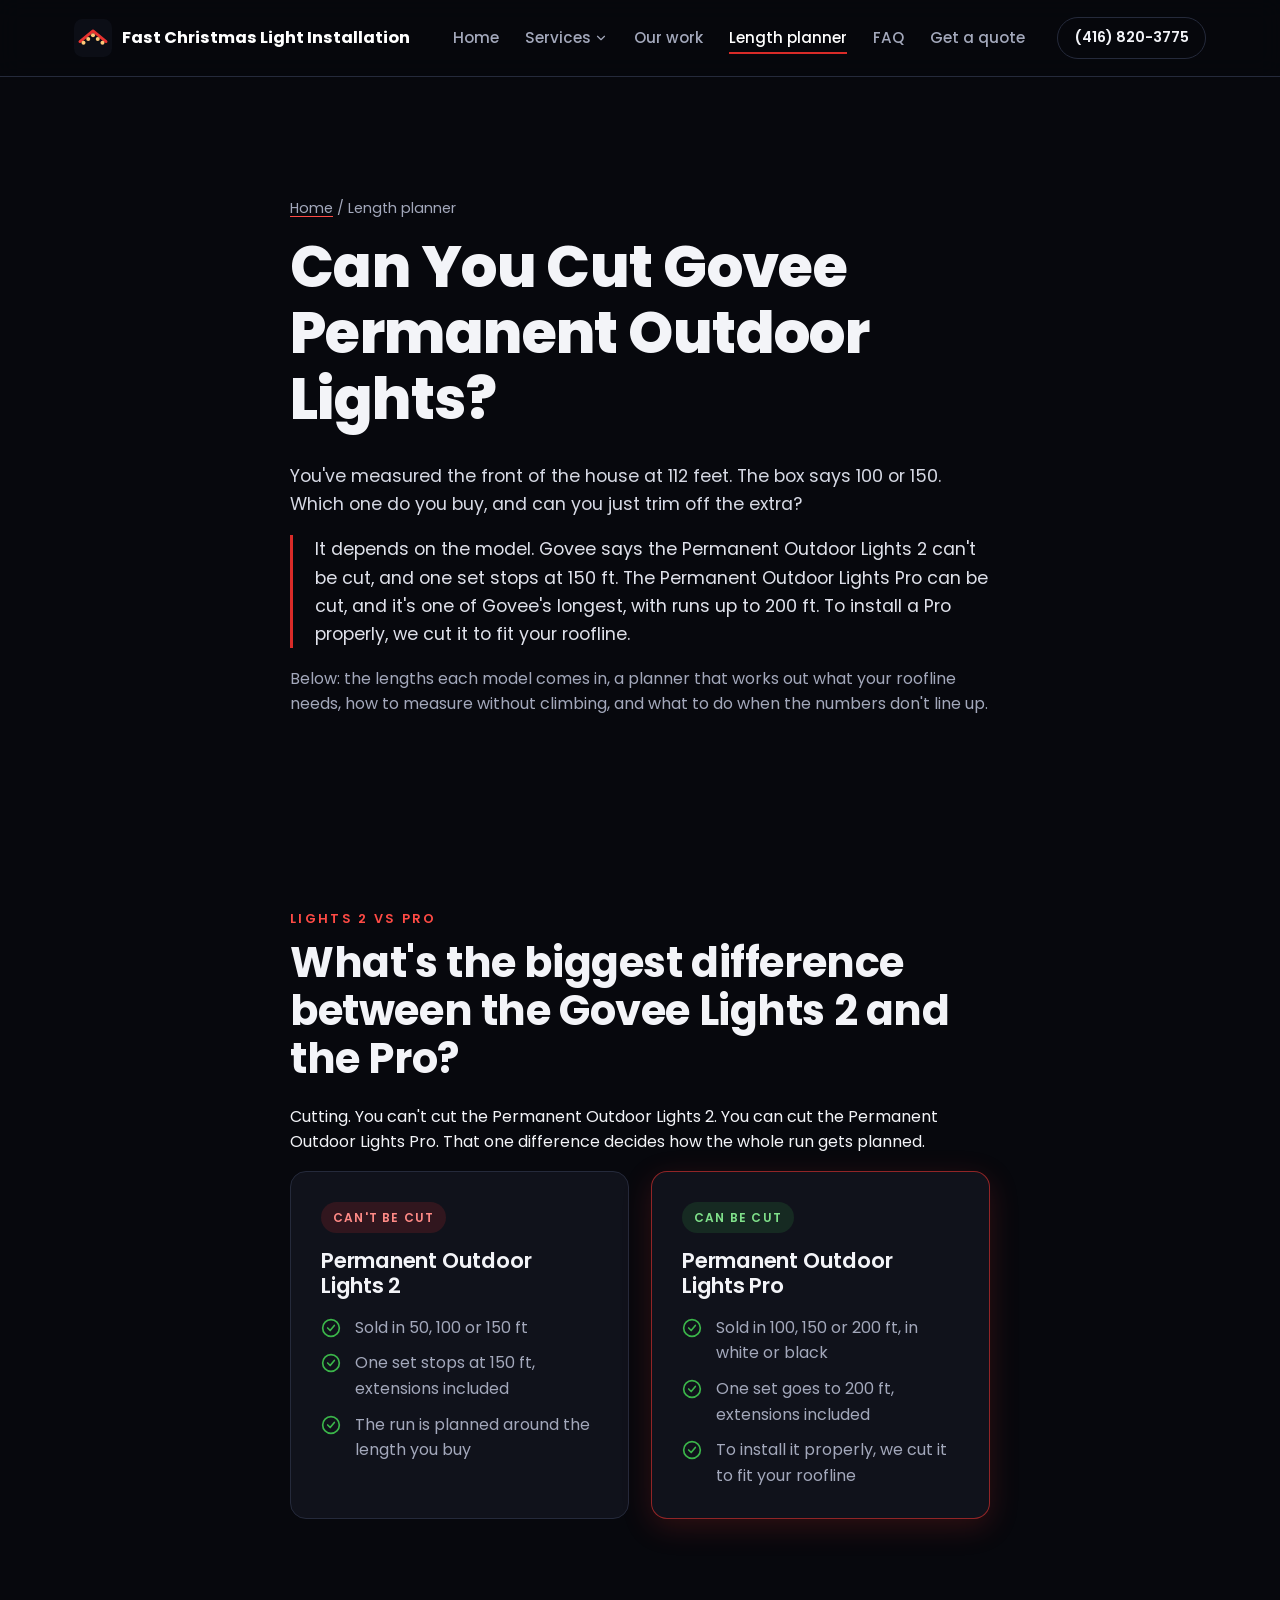
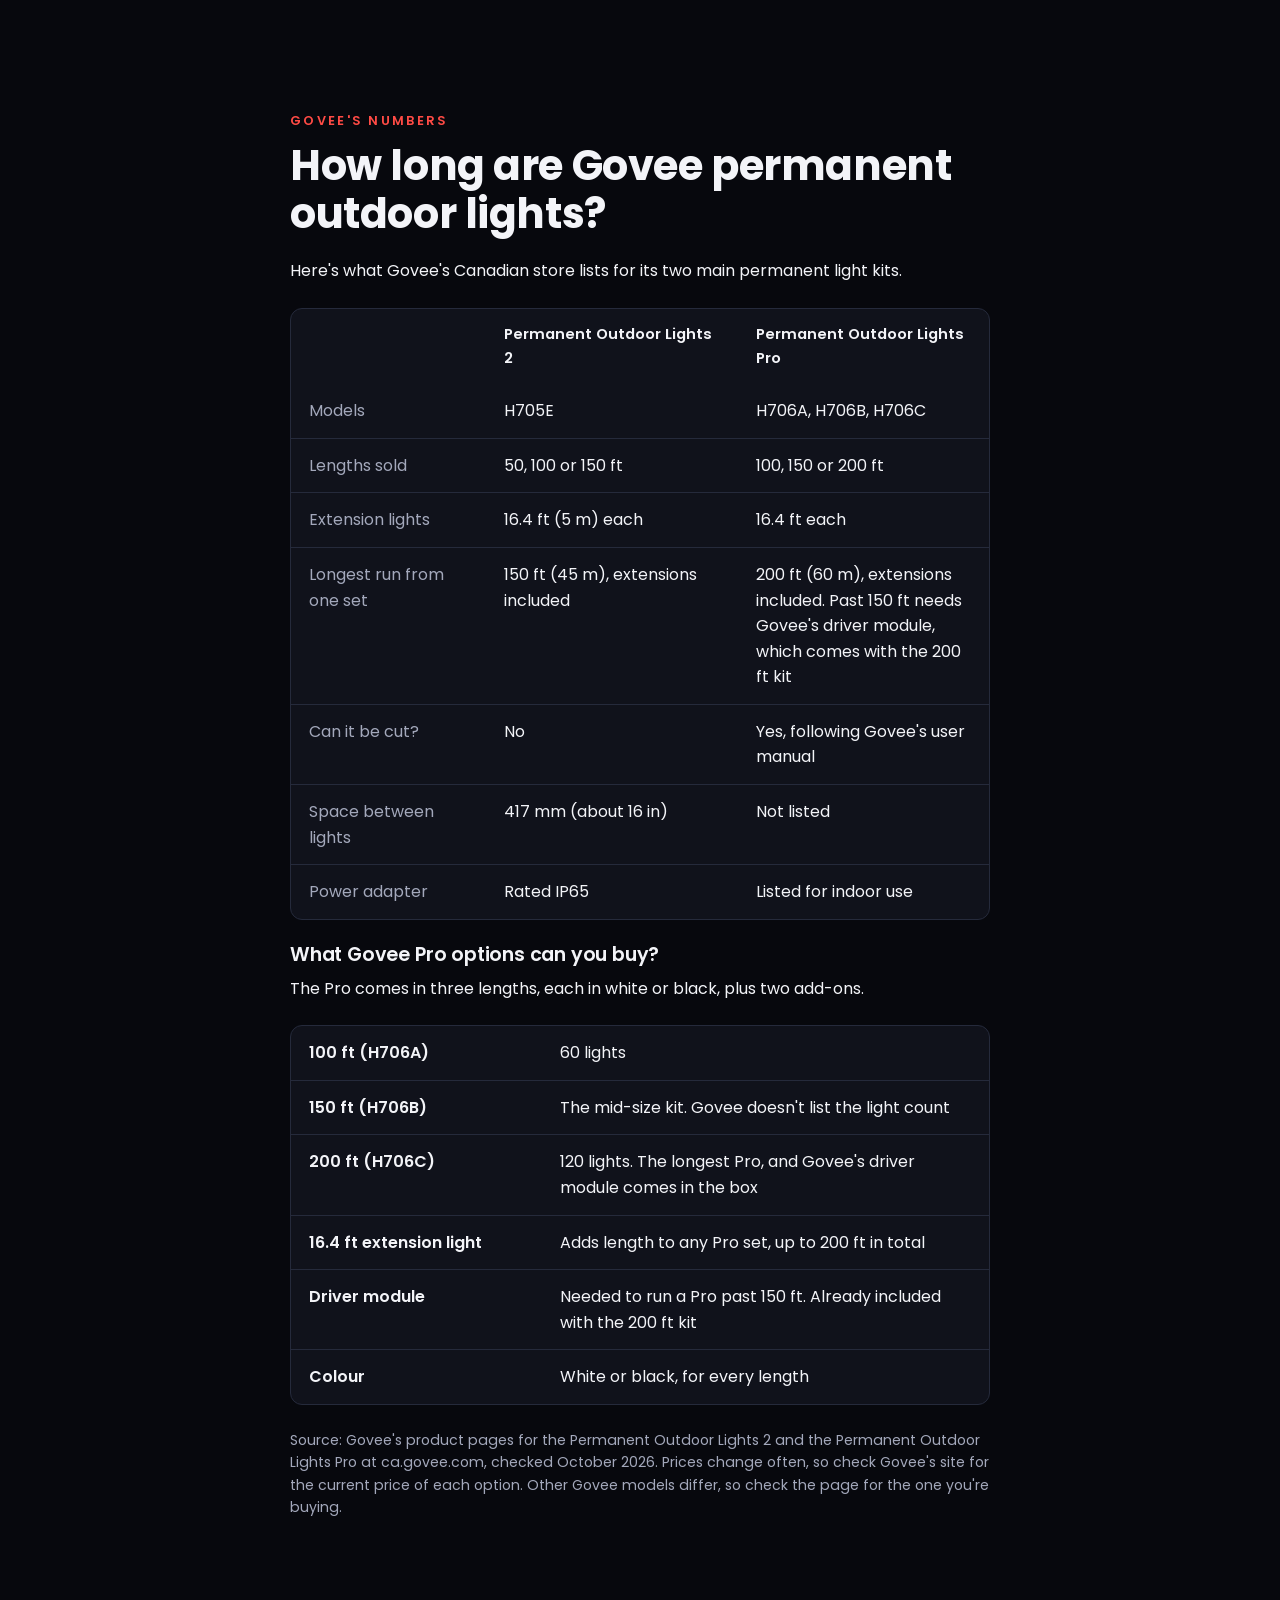
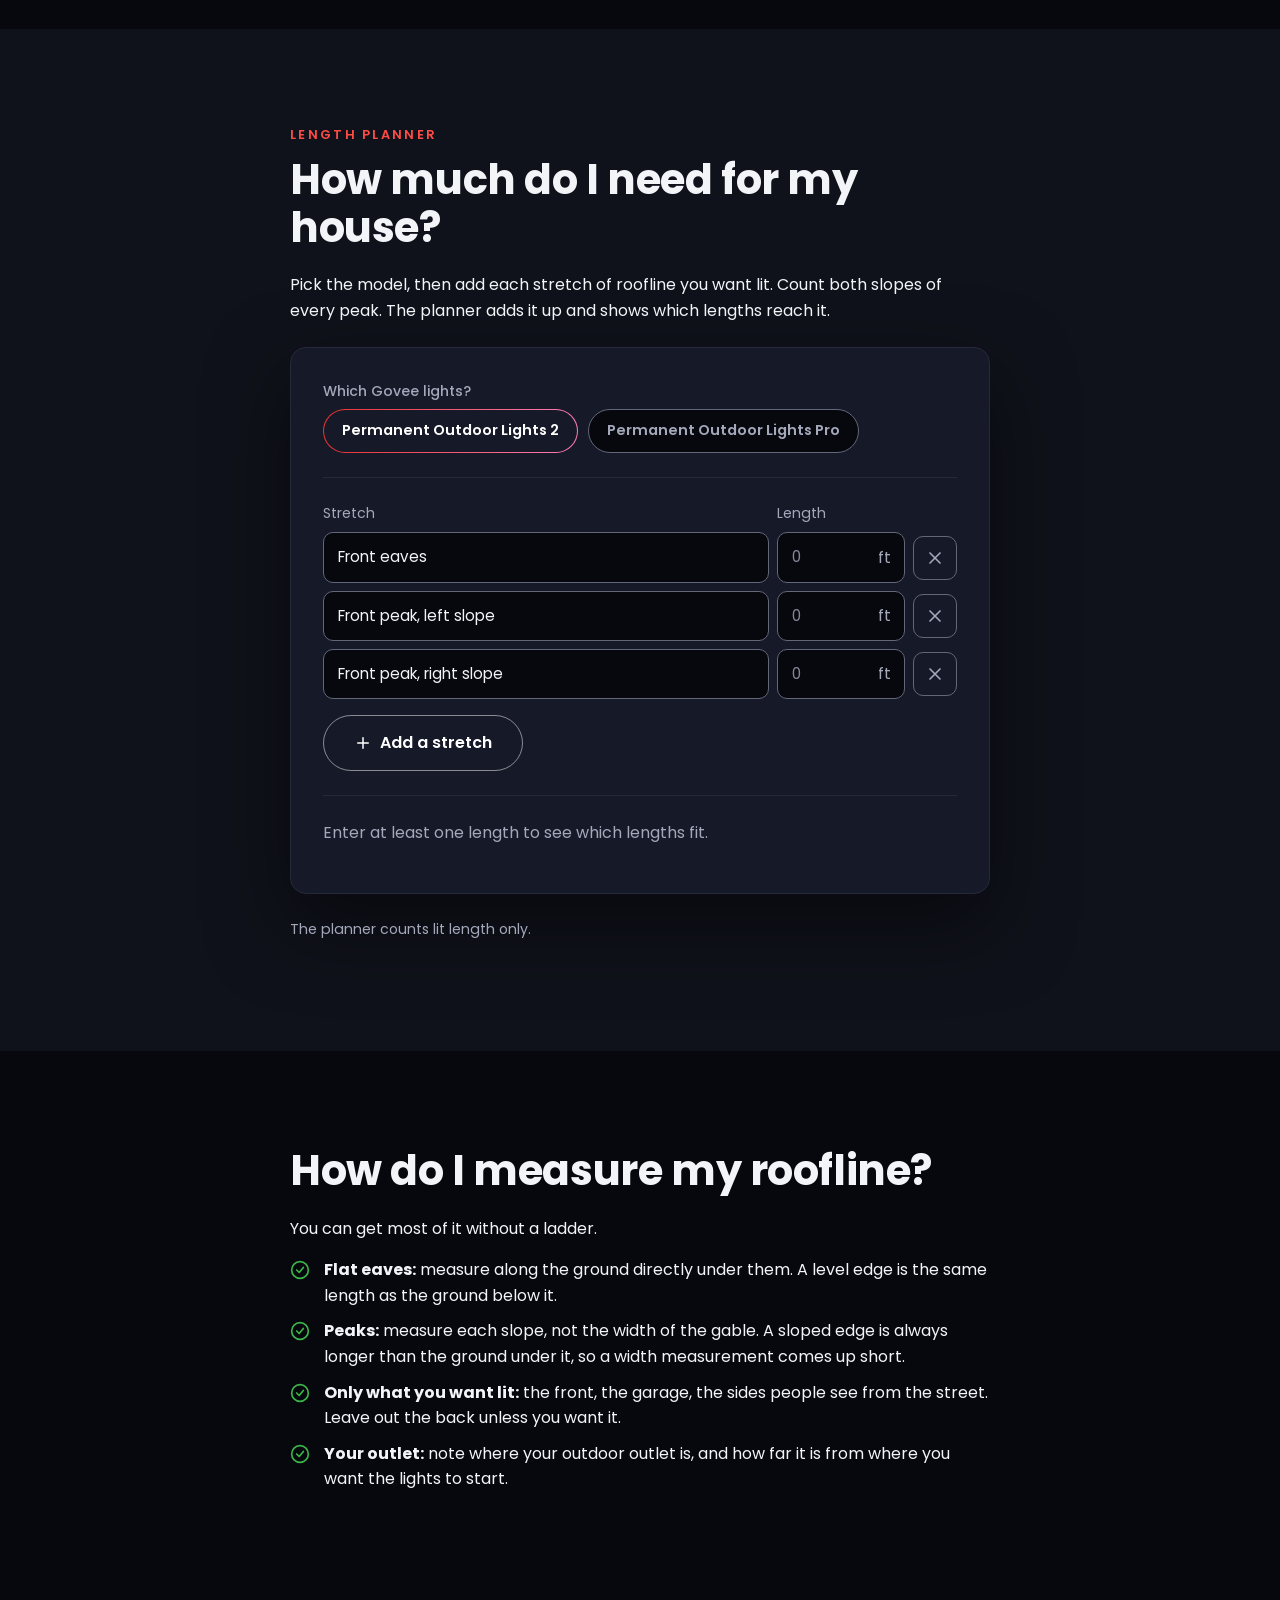
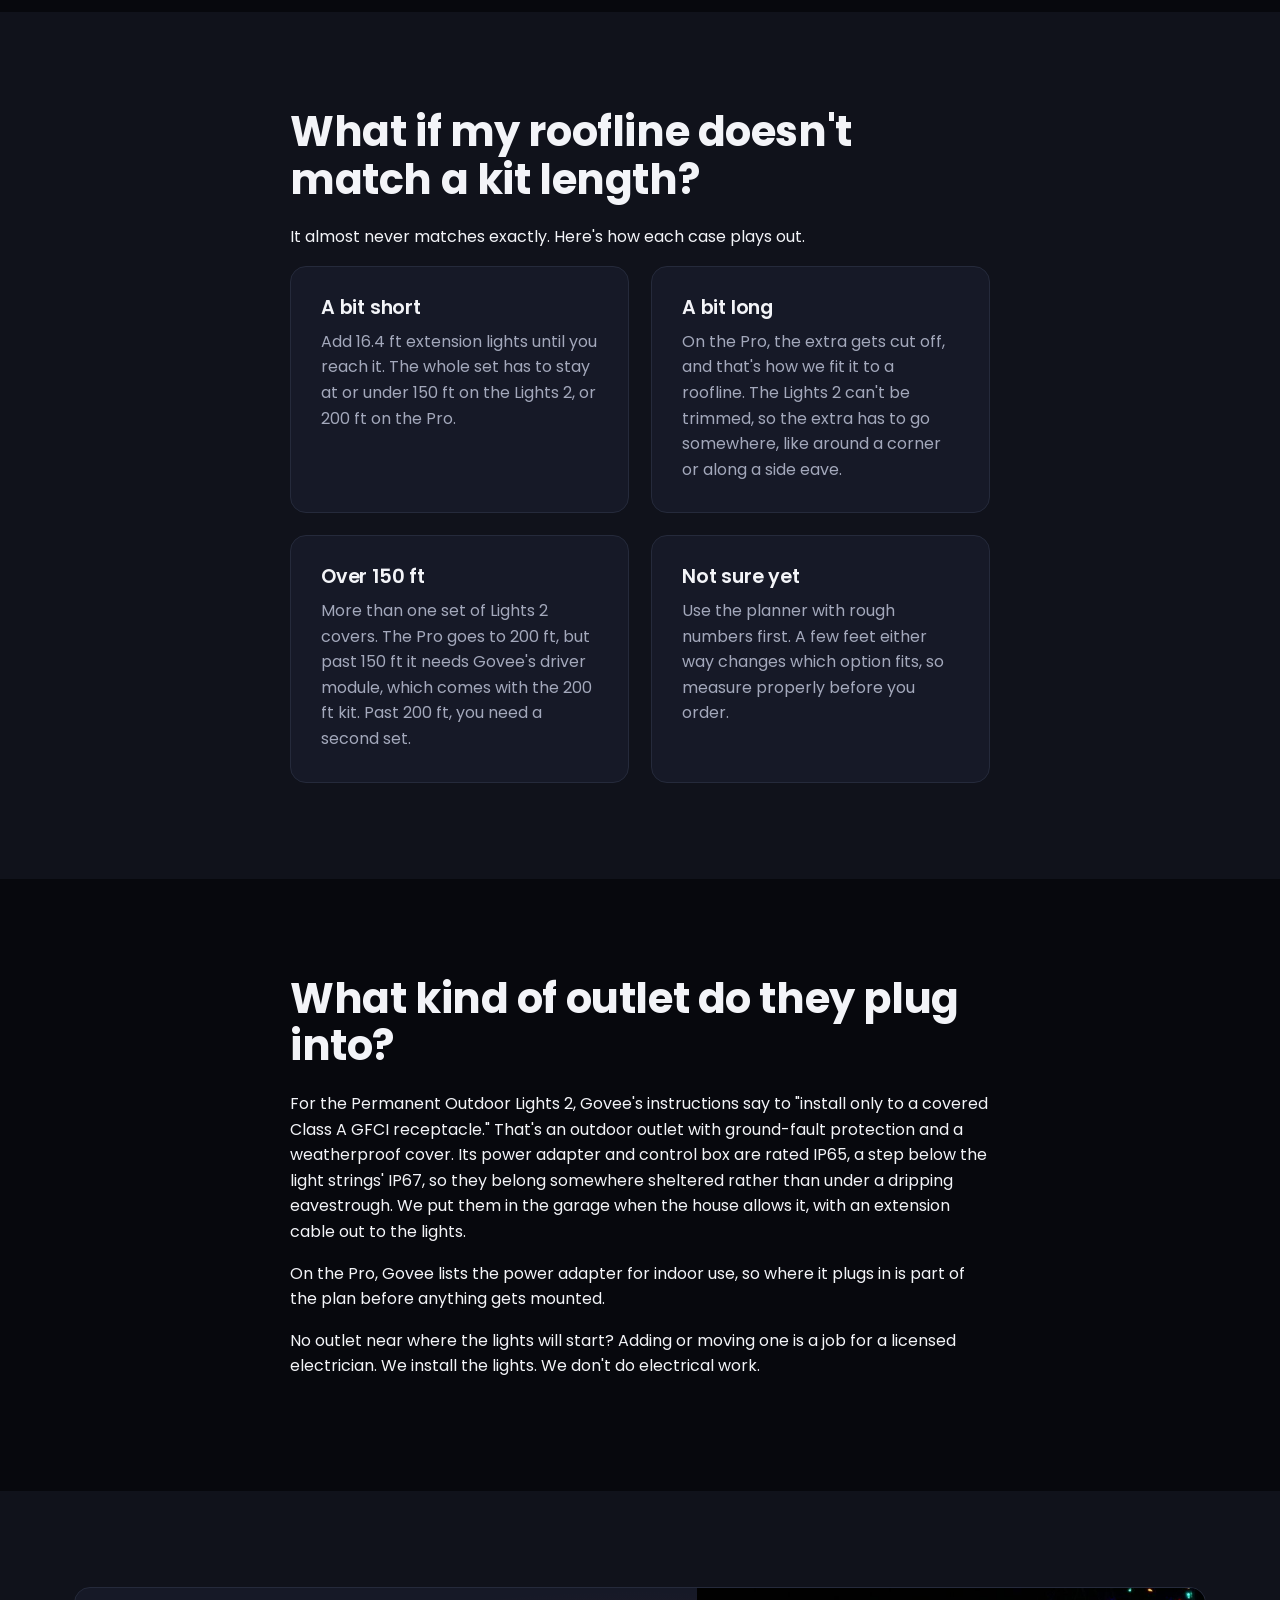
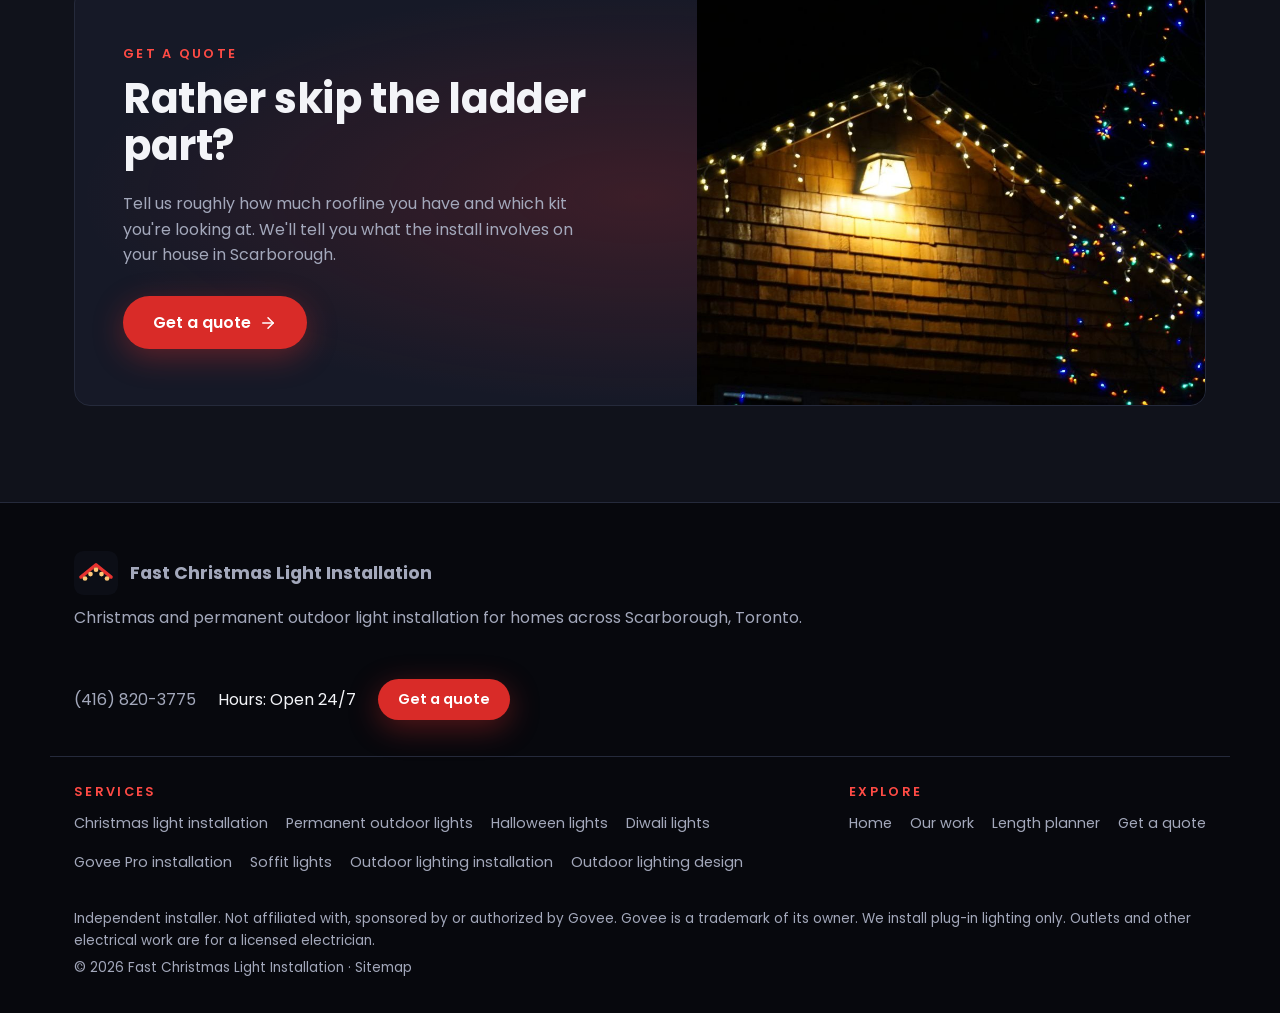
==== commit b0e934c7: "Add install video to home page; business name update Co-Authored-By: Claude Fable 5.2 <noreply@anthr" ====
--- a/can-you-cut-govee-permanent-outdoor-lights/index.html
+++ b/can-you-cut-govee-permanent-outdoor-lights/index.html
@@ -7,7 +7,7 @@
 <meta name="description" content="Depends on the model. The Govee Permanent Outdoor Lights 2 can&#x27;t be cut; the Pro can, in runs up to 200 ft. See the lengths and plan your roofline.">
 <link rel="canonical" href="https://christmaslightsscarborough.ca/can-you-cut-govee-permanent-outdoor-lights/">
 <meta property="og:type" content="website">
-<meta property="og:site_name" content="Nick&#x27;s Christmas Light Installation">
+<meta property="og:site_name" content="Fast Christmas Light Installation">
 <meta property="og:title" content="Can You Cut Govee Permanent Outdoor Lights? Plan the Length">
 <meta property="og:description" content="Depends on the model. The Govee Permanent Outdoor Lights 2 can&#x27;t be cut; the Pro can, in runs up to 200 ft. See the lengths and plan your roofline.">
 <meta property="og:url" content="https://christmaslightsscarborough.ca/can-you-cut-govee-permanent-outdoor-lights/">
@@ -20,7 +20,7 @@
 <link rel="icon" href="/assets/favicon.svg" type="image/svg+xml">
 <link rel="preload" href="/assets/fonts/poppins-400-latin.woff2" as="font" type="font/woff2" crossorigin>
 <link rel="preload" href="/assets/fonts/poppins-800-latin.woff2" as="font" type="font/woff2" crossorigin>
-<link rel="stylesheet" href="/assets/site.css?v=c8b95cfa">
+<link rel="stylesheet" href="/assets/site.css?v=82d912ba">
 <script>document.documentElement.classList.add("js")</script>
 <script type="application/ld+json">{"@context": "https://schema.org", "@type": "BreadcrumbList", "itemListElement": [{"@type": "ListItem", "position": 1, "name": "Home", "item": "https://christmaslightsscarborough.ca/"}, {"@type": "ListItem", "position": 2, "name": "Length planner", "item": "https://christmaslightsscarborough.ca/can-you-cut-govee-permanent-outdoor-lights/"}]}</script>
 </head>
@@ -50,7 +50,7 @@
 
 <header class="site">
   <div class="wrap bar">
-    <a class="brand" href="/"><img src="/assets/favicon.svg" alt="" width="38" height="38"><span>Nick&#x27;s Christmas Light Installation</span></a>
+    <a class="brand" href="/"><img src="/assets/favicon.svg" alt="" width="38" height="38"><span>Fast Christmas Light Installation</span></a>
     <nav class="primary" id="primary-nav" aria-label="Primary"><ul><li><a href="/">Home</a></li><li class="has-sub"><a href="/#services">Services<svg class="chev" aria-hidden="true"><use href="#i-chevron"/></svg></a><ul class="sub" aria-label="Services"><li><a href="/christmas-light-installation/">Christmas light installation</a></li><li><a href="/permanent-outdoor-lights/">Permanent outdoor lights</a></li><li><a href="/halloween-lights/">Halloween lights</a></li><li><a href="/diwali-lights/">Diwali lights</a></li><li><a href="/govee-pro-installation/">Govee Pro installation</a></li><li><a href="/soffit-lights/">Soffit lights</a></li><li><a href="/outdoor-lighting-installation/">Outdoor lighting installation</a></li><li><a href="/outdoor-lighting-design/">Outdoor lighting design</a></li></ul></li><li><a href="/#work">Our work</a></li><li><a href="/can-you-cut-govee-permanent-outdoor-lights/" aria-current="page">Length planner</a></li><li><a href="/#faq">FAQ</a></li><li><a href="/contact/">Get a quote</a></li></ul></nav>
     <div class="bar-actions">
       <a class="header-phone" href="tel:+14168203775">(416) 820-3775</a>
@@ -228,7 +228,7 @@
 <footer class="site">
   <div class="wrap footer-inner">
     <div>
-      <a class="foot-brand" href="/"><img src="/assets/favicon.svg" alt="" width="44" height="44">Nick&#x27;s Christmas Light Installation</a>
+      <a class="foot-brand" href="/"><img src="/assets/favicon.svg" alt="" width="44" height="44">Fast Christmas Light Installation</a>
       <p class="muted">Christmas and permanent outdoor light installation for homes across Scarborough, Toronto.</p>
     </div>
     <div class="footer-links">
@@ -244,9 +244,9 @@
   </div>
   <div class="wrap copyright">
     <p>Independent installer. Not affiliated with, sponsored by or authorized by Govee. Govee is a trademark of its owner. We install plug-in lighting only. Outlets and other electrical work are for a licensed electrician.</p>
-    <p>&copy; 2026 Nick&#x27;s Christmas Light Installation · <a href="/sitemap/">Sitemap</a></p>
+    <p>&copy; 2026 Fast Christmas Light Installation · <a href="/sitemap/">Sitemap</a></p>
   </div>
 </footer>
-<script src="/assets/site.js?v=c8b95cfa" defer></script>
+<script src="/assets/site.js?v=82d912ba" defer></script>
 </body>
 </html>
--- a/assets/site.css
+++ b/assets/site.css
@@ -254,6 +254,11 @@
 @media (max-width: 560px) { .service { aspect-ratio: auto; min-height: 380px; } .service div { padding: 22px; } .service h3 { font-size: 1.35rem; } }
 
 /* Gallery: three columns of 4:3 photos, portraits two rows tall */
+.work-video { margin: 44px auto 0; max-width: 360px; text-align: left; }
+.work-video video { display: block; width: 100%; height: auto; aspect-ratio: 9 / 16; border-radius: 12px; background: #07080D; }
+.work-video figcaption { margin-top: 12px; }
+.work-video figcaption strong { display: block; font-weight: 600; }
+.work-video figcaption span { font-size: 0.9rem; color: var(--muted); }
 .gallery { display: grid; grid-template-columns: repeat(3, 1fr); gap: 14px; margin-top: 44px; text-align: left; grid-auto-flow: dense; }
 .gallery figure { margin: 0; position: relative; border-radius: 12px; overflow: hidden; aspect-ratio: 4 / 3; background: var(--panel2); }
 .gallery .tall { grid-row: span 2; aspect-ratio: auto; }
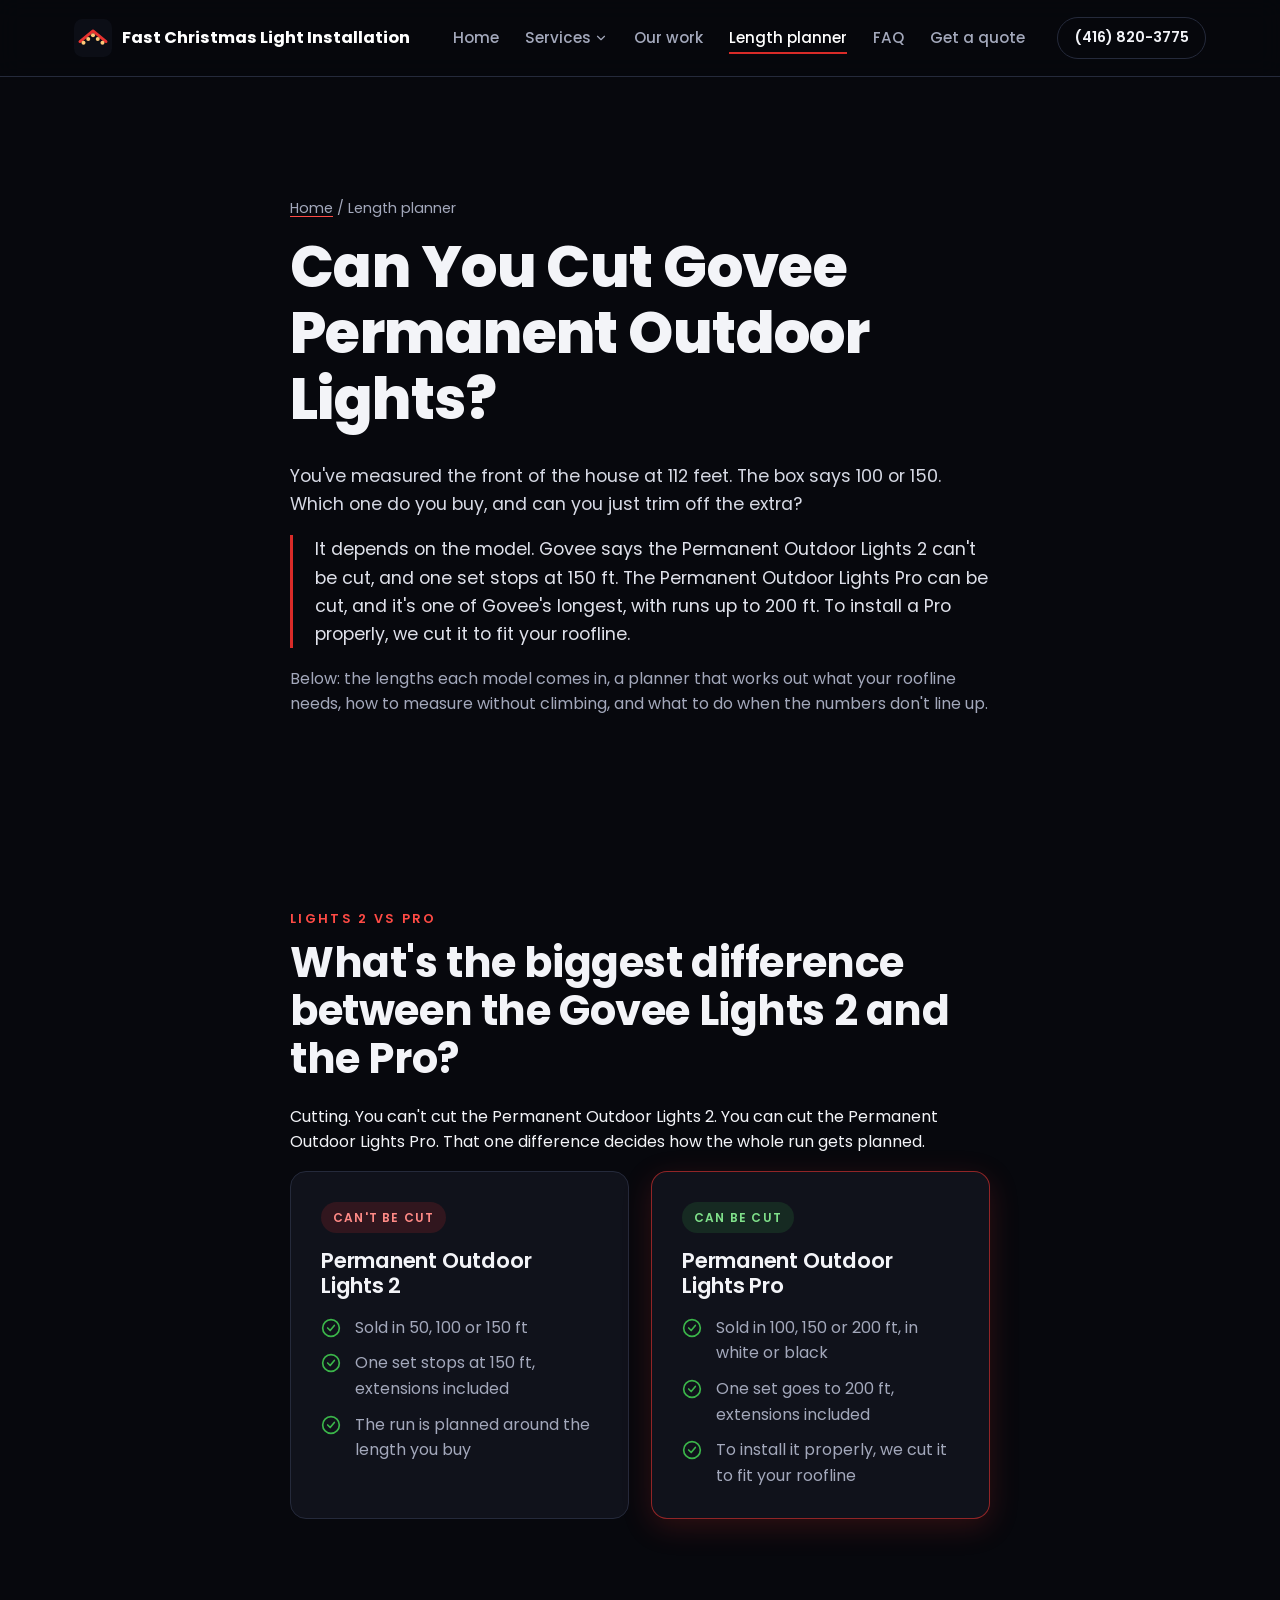
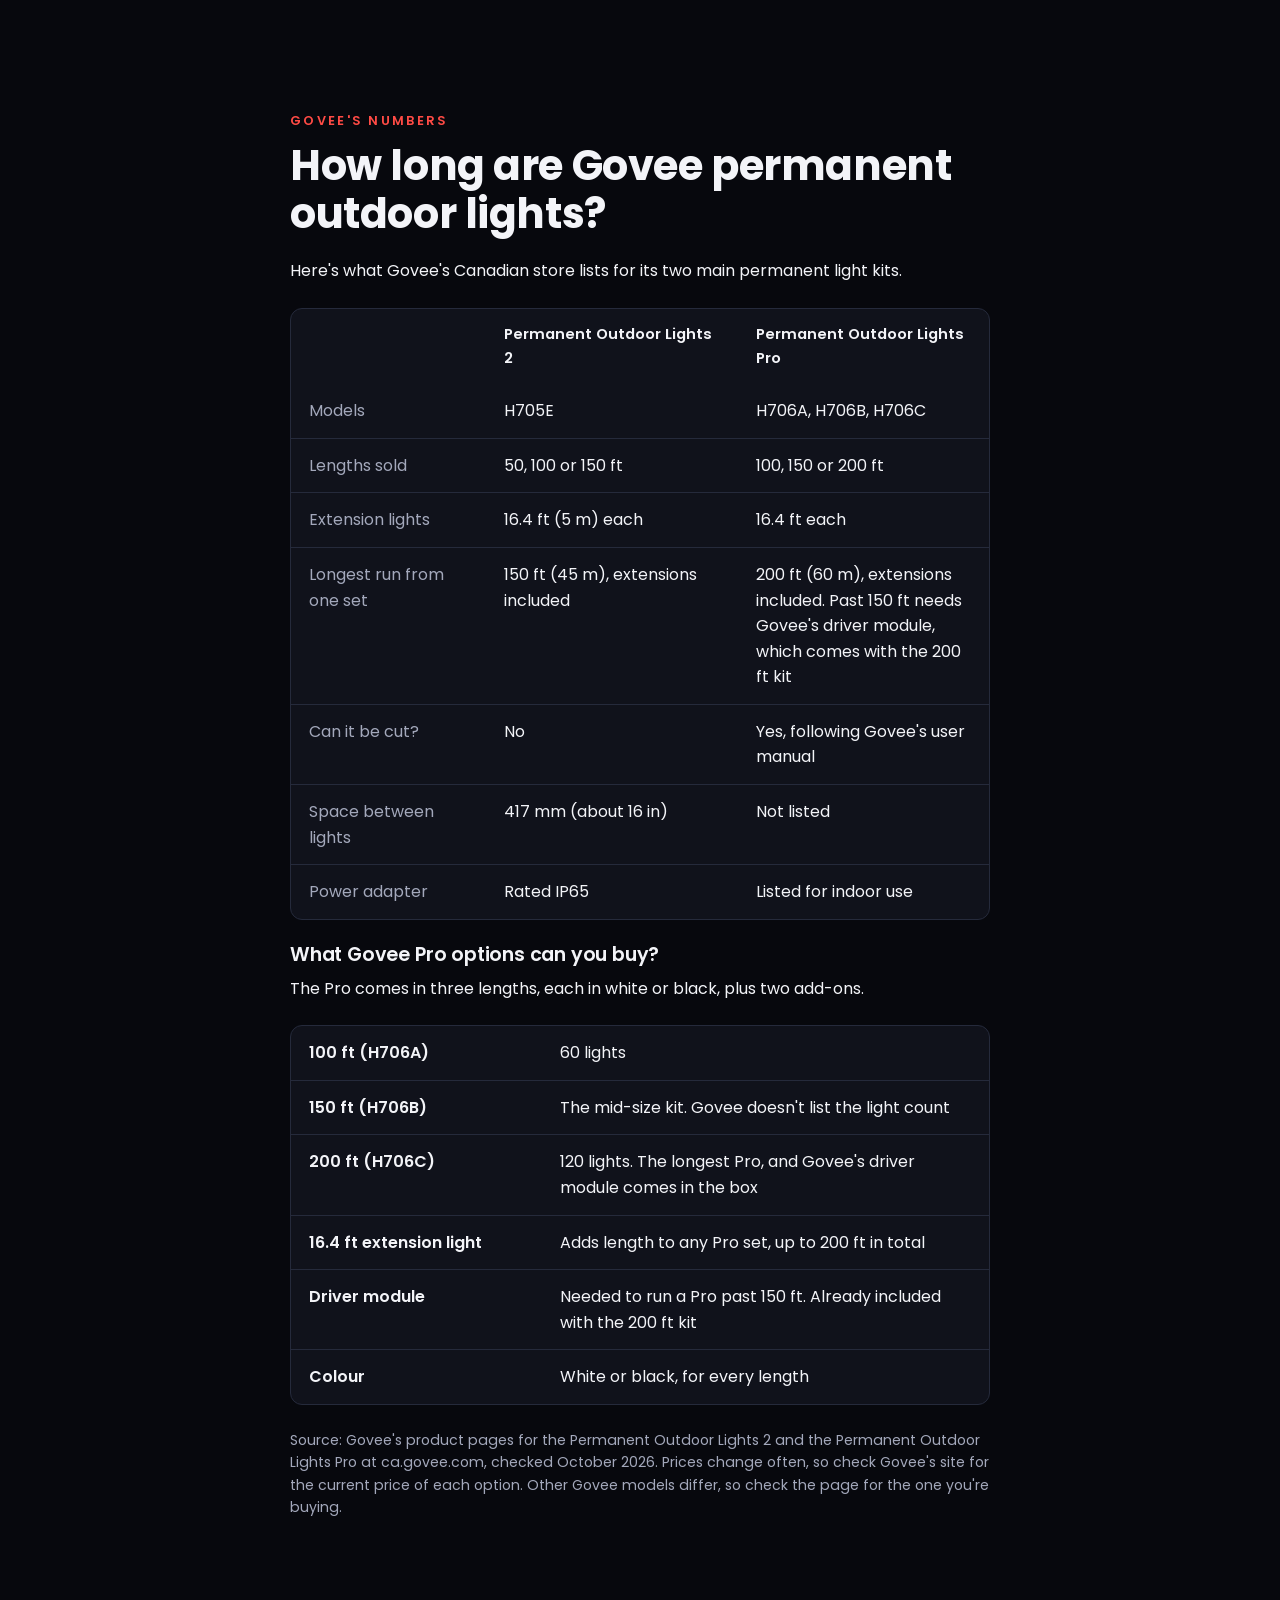
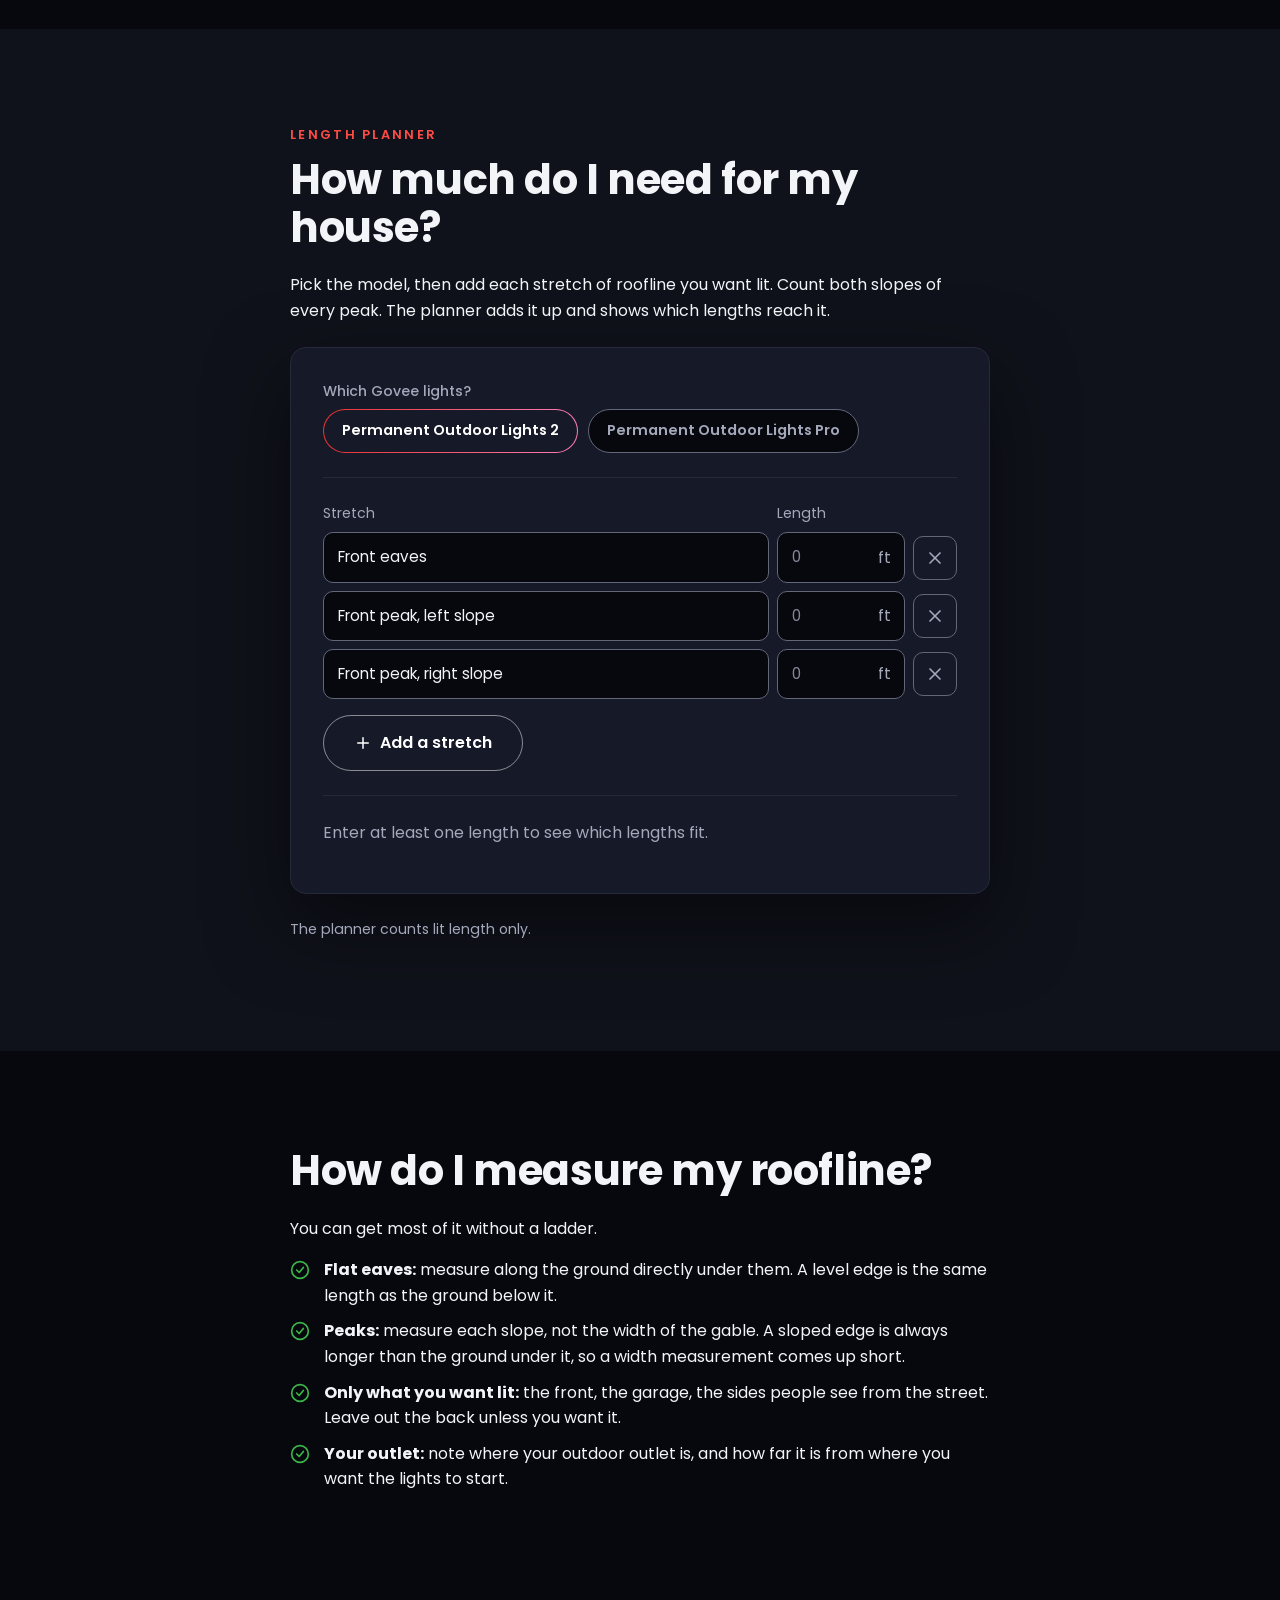
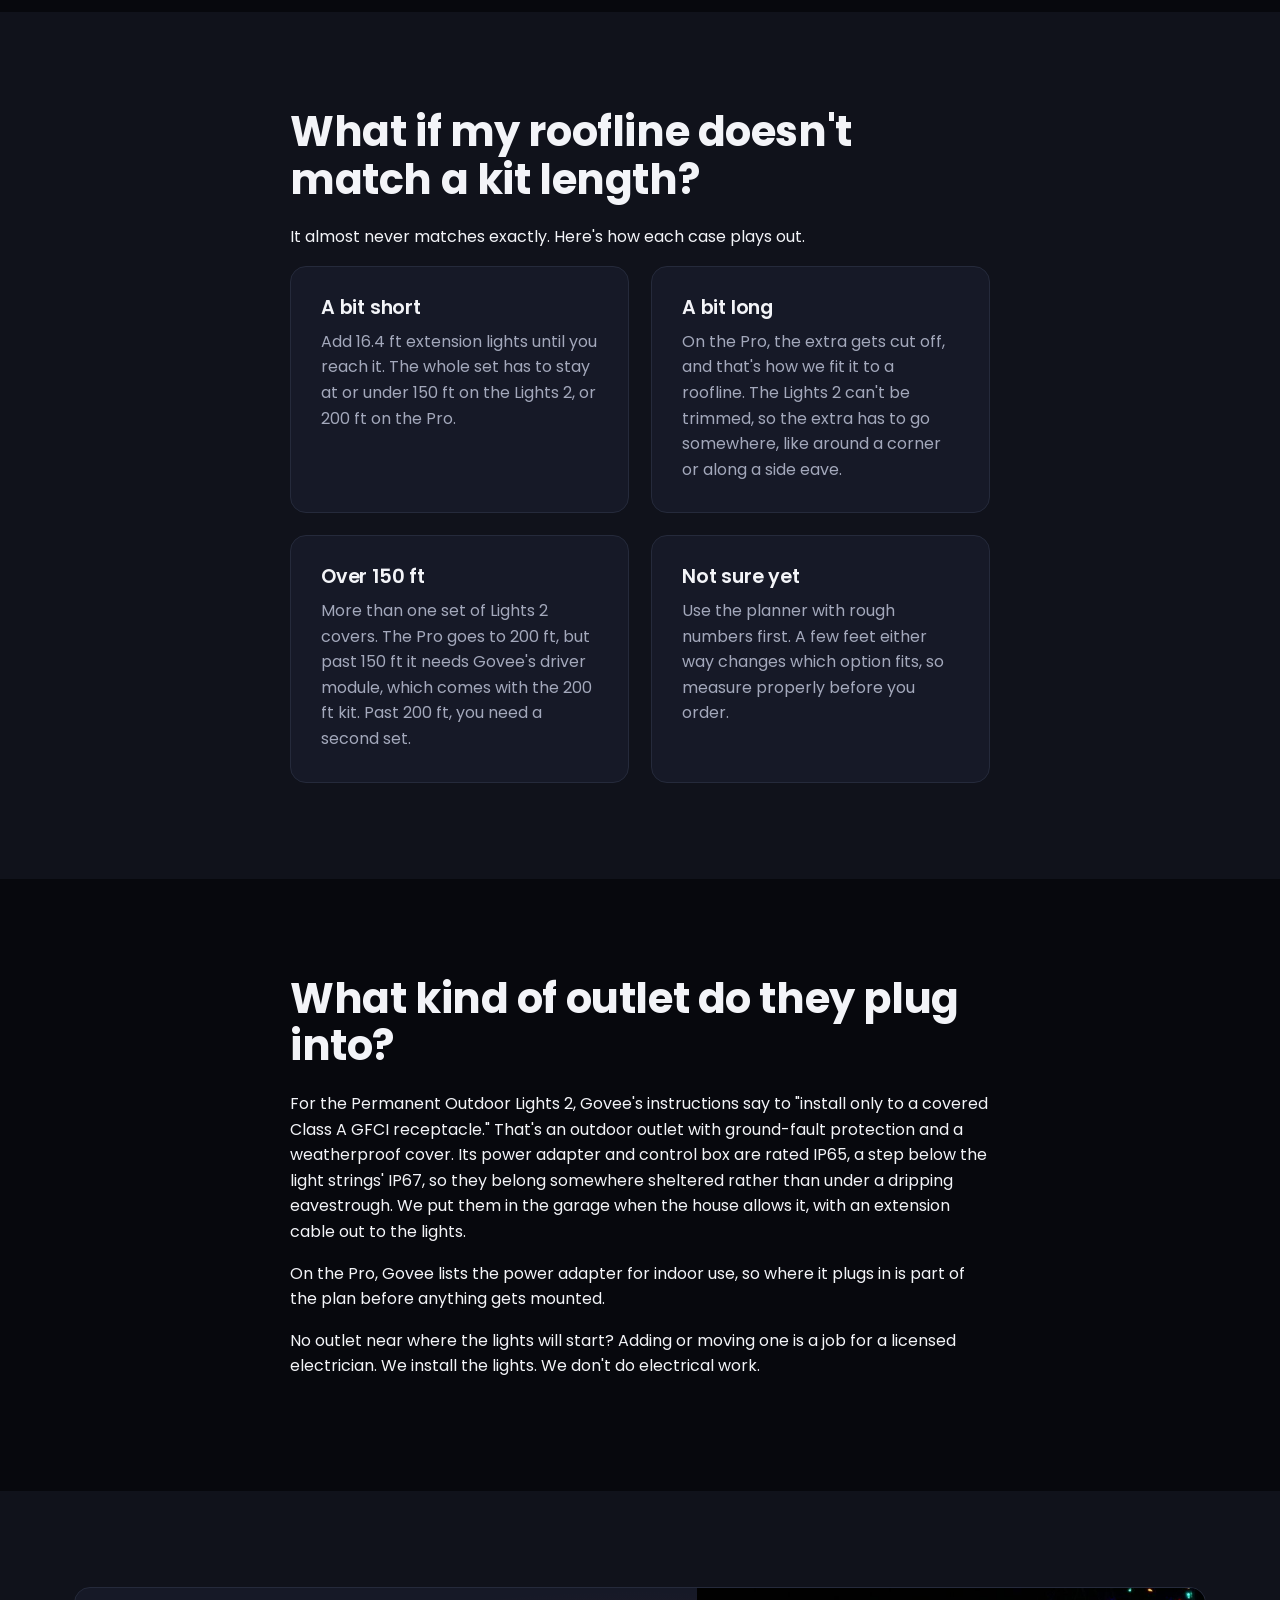
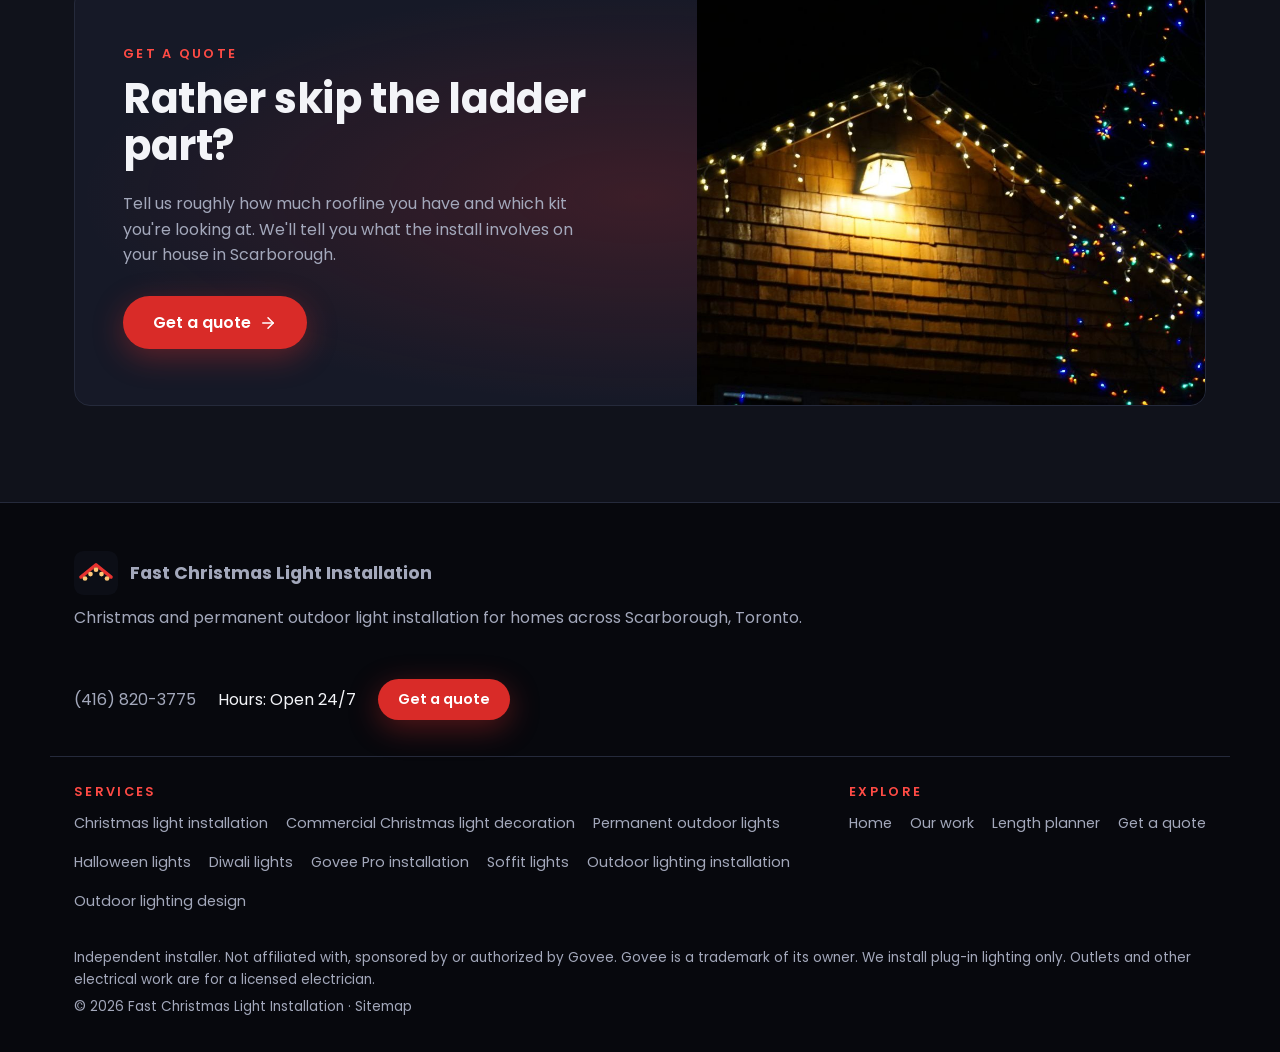
==== commit 1c86c402: "Add commercial Christmas light decoration page Co-Authored-By: Claude Fable 5.2 <noreply@anthropic.c" ====
--- a/can-you-cut-govee-permanent-outdoor-lights/index.html
+++ b/can-you-cut-govee-permanent-outdoor-lights/index.html
@@ -51,7 +51,7 @@
 <header class="site">
   <div class="wrap bar">
     <a class="brand" href="/"><img src="/assets/favicon.svg" alt="" width="38" height="38"><span>Fast Christmas Light Installation</span></a>
-    <nav class="primary" id="primary-nav" aria-label="Primary"><ul><li><a href="/">Home</a></li><li class="has-sub"><a href="/#services">Services<svg class="chev" aria-hidden="true"><use href="#i-chevron"/></svg></a><ul class="sub" aria-label="Services"><li><a href="/christmas-light-installation/">Christmas light installation</a></li><li><a href="/permanent-outdoor-lights/">Permanent outdoor lights</a></li><li><a href="/halloween-lights/">Halloween lights</a></li><li><a href="/diwali-lights/">Diwali lights</a></li><li><a href="/govee-pro-installation/">Govee Pro installation</a></li><li><a href="/soffit-lights/">Soffit lights</a></li><li><a href="/outdoor-lighting-installation/">Outdoor lighting installation</a></li><li><a href="/outdoor-lighting-design/">Outdoor lighting design</a></li></ul></li><li><a href="/#work">Our work</a></li><li><a href="/can-you-cut-govee-permanent-outdoor-lights/" aria-current="page">Length planner</a></li><li><a href="/#faq">FAQ</a></li><li><a href="/contact/">Get a quote</a></li></ul></nav>
+    <nav class="primary" id="primary-nav" aria-label="Primary"><ul><li><a href="/">Home</a></li><li class="has-sub"><a href="/#services">Services<svg class="chev" aria-hidden="true"><use href="#i-chevron"/></svg></a><ul class="sub" aria-label="Services"><li><a href="/christmas-light-installation/">Christmas light installation</a></li><li><a href="/commercial-christmas-light-decoration/">Commercial Christmas light decoration</a></li><li><a href="/permanent-outdoor-lights/">Permanent outdoor lights</a></li><li><a href="/halloween-lights/">Halloween lights</a></li><li><a href="/diwali-lights/">Diwali lights</a></li><li><a href="/govee-pro-installation/">Govee Pro installation</a></li><li><a href="/soffit-lights/">Soffit lights</a></li><li><a href="/outdoor-lighting-installation/">Outdoor lighting installation</a></li><li><a href="/outdoor-lighting-design/">Outdoor lighting design</a></li></ul></li><li><a href="/#work">Our work</a></li><li><a href="/can-you-cut-govee-permanent-outdoor-lights/" aria-current="page">Length planner</a></li><li><a href="/#faq">FAQ</a></li><li><a href="/contact/">Get a quote</a></li></ul></nav>
     <div class="bar-actions">
       <a class="header-phone" href="tel:+14168203775">(416) 820-3775</a>
       <button class="menu-btn" type="button" aria-expanded="false" aria-controls="primary-nav" aria-label="Menu"><svg aria-hidden="true"><use href="#i-menu"/></svg></button>
@@ -239,7 +239,7 @@
     </div>
   </div>
   <div class="wrap foot-nav">
-    <nav aria-label="Services"><h2>Services</h2><ul><li><a href="/christmas-light-installation/">Christmas light installation</a></li><li><a href="/permanent-outdoor-lights/">Permanent outdoor lights</a></li><li><a href="/halloween-lights/">Halloween lights</a></li><li><a href="/diwali-lights/">Diwali lights</a></li><li><a href="/govee-pro-installation/">Govee Pro installation</a></li><li><a href="/soffit-lights/">Soffit lights</a></li><li><a href="/outdoor-lighting-installation/">Outdoor lighting installation</a></li><li><a href="/outdoor-lighting-design/">Outdoor lighting design</a></li></ul></nav>
+    <nav aria-label="Services"><h2>Services</h2><ul><li><a href="/christmas-light-installation/">Christmas light installation</a></li><li><a href="/commercial-christmas-light-decoration/">Commercial Christmas light decoration</a></li><li><a href="/permanent-outdoor-lights/">Permanent outdoor lights</a></li><li><a href="/halloween-lights/">Halloween lights</a></li><li><a href="/diwali-lights/">Diwali lights</a></li><li><a href="/govee-pro-installation/">Govee Pro installation</a></li><li><a href="/soffit-lights/">Soffit lights</a></li><li><a href="/outdoor-lighting-installation/">Outdoor lighting installation</a></li><li><a href="/outdoor-lighting-design/">Outdoor lighting design</a></li></ul></nav>
     <nav aria-label="Footer"><h2>Explore</h2><ul><li><a href="/">Home</a></li><li><a href="/#work">Our work</a></li><li><a href="/can-you-cut-govee-permanent-outdoor-lights/">Length planner</a></li><li><a href="/contact/">Get a quote</a></li></ul></nav>
   </div>
   <div class="wrap copyright">
